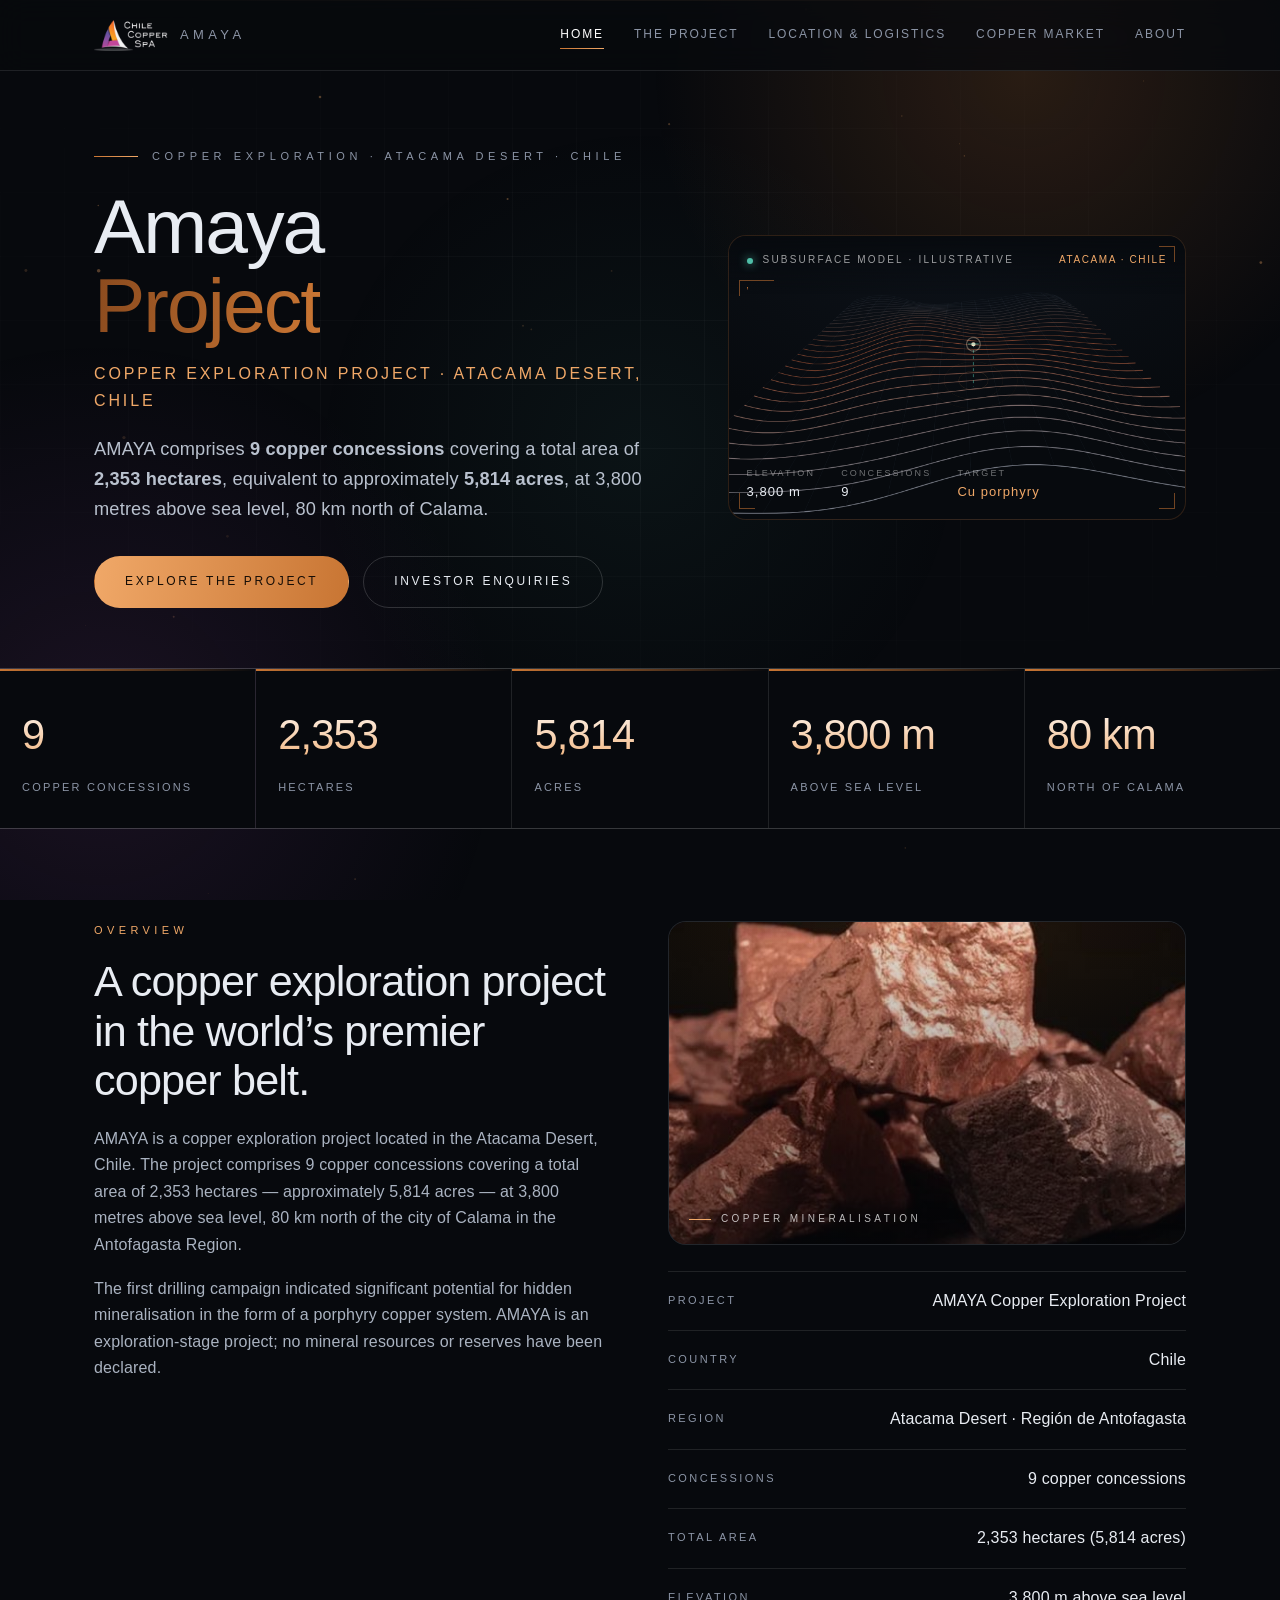
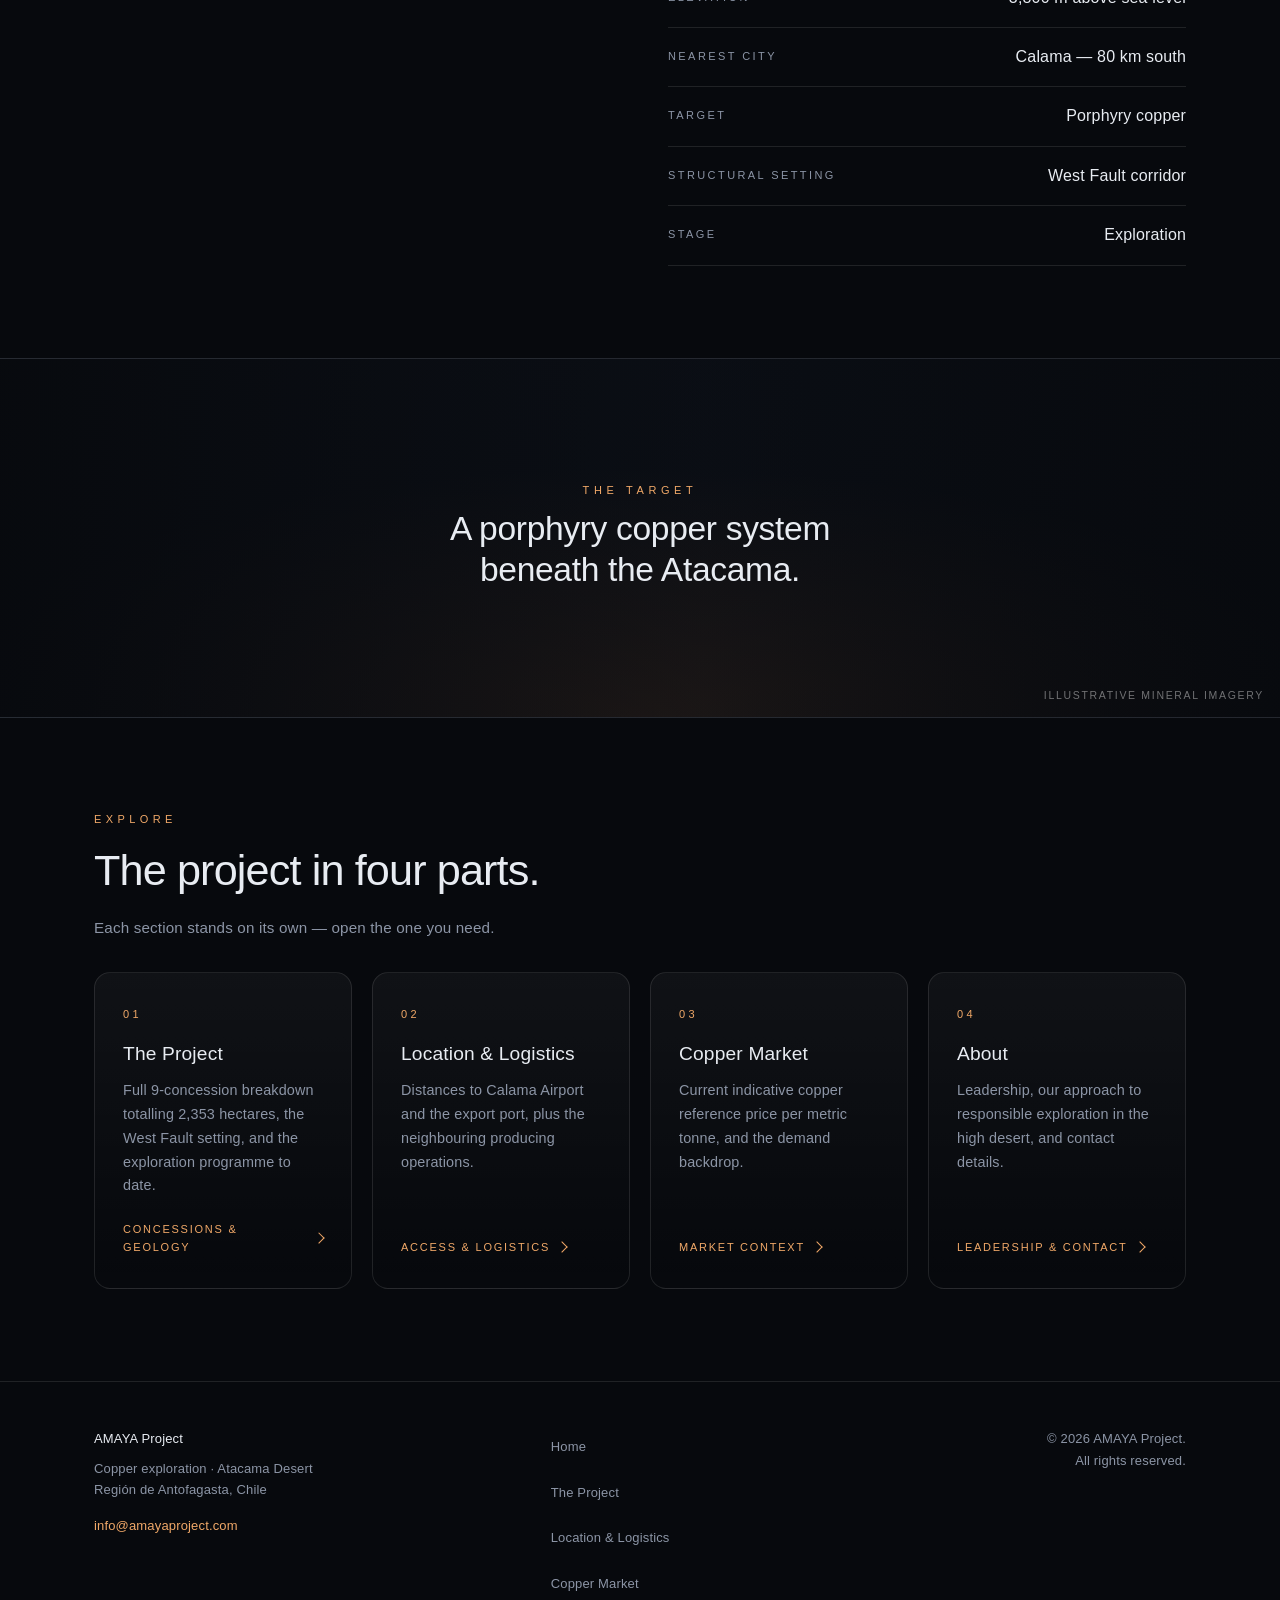
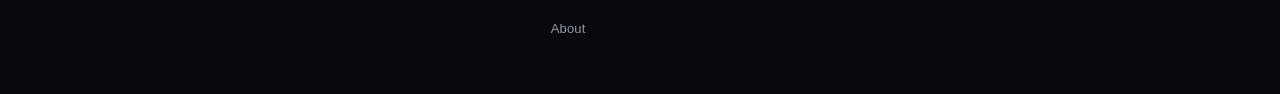
==== index.html @ 80766c7e "Keep all four card CTAs on one line" ====
<!DOCTYPE html>
<html lang="en">
<head>
<meta charset="UTF-8">
<meta name="viewport" content="width=device-width, initial-scale=1">
<title>AMAYA — Copper Exploration Project, Atacama Desert, Chile</title>
<meta name="description" content="AMAYA is a copper exploration project in the Atacama Desert, Chile, comprising 9 copper concessions covering 2,353 hectares (5,814 acres) at 3,800 m above sea level, 80 km north of Calama.">
<meta name="theme-color" content="#07090d">
<link rel="canonical" href="https://re1thraj97-tech.github.io/amaya-project-updated/">
<link rel="icon" href="logo.png">
<meta property="og:type" content="website">
<meta property="og:site_name" content="AMAYA Project">
<meta property="og:title" content="AMAYA — Copper Exploration Project, Atacama Desert, Chile">
<meta property="og:description" content="AMAYA is a copper exploration project in the Atacama Desert, Chile, comprising 9 copper concessions covering 2,353 hectares (5,814 acres) at 3,800 m above sea level, 80 km north of Calama.">
<meta property="og:url" content="https://re1thraj97-tech.github.io/amaya-project-updated/">
<meta property="og:image" content="https://re1thraj97-tech.github.io/amaya-project-updated/copper-band.jpg">
<meta property="og:locale" content="en">
<meta name="twitter:card" content="summary_large_image">
<meta name="twitter:title" content="AMAYA — Copper Exploration Project, Atacama Desert, Chile">
<meta name="twitter:description" content="AMAYA is a copper exploration project in the Atacama Desert, Chile, comprising 9 copper concessions covering 2,353 hectares (5,814 acres) at 3,800 m above sea level, 80 km north of Calama.">
<meta name="twitter:image" content="https://re1thraj97-tech.github.io/amaya-project-updated/copper-band.jpg">
<link rel="stylesheet" href="styles.css">
</head>
<body>

<a class="skip" href="#main">Skip to content</a>

<canvas id="dust" aria-hidden="true"></canvas>
<div class="glow" aria-hidden="true"></div>
<div class="grid" aria-hidden="true"></div>
<div class="scan" aria-hidden="true"></div>

<svg width="0" height="0" style="position:absolute" aria-hidden="true">
  <defs>
    <linearGradient id="cu" x1="0" y1="0" x2="1" y2="1">
      <stop offset="0%" stop-color="#f7c898"/><stop offset="35%" stop-color="#f0a868"/>
      <stop offset="65%" stop-color="#c87533"/><stop offset="100%" stop-color="#7a3f18"/>
    </linearGradient>
    <linearGradient id="cu2" x1="0" y1="1" x2="1" y2="0">
      <stop offset="0%" stop-color="#8a4a1e"/><stop offset="50%" stop-color="#c87533"/><stop offset="100%" stop-color="#f7c898"/>
    </linearGradient>
    <radialGradient id="core" cx="38%" cy="32%">
      <stop offset="0%" stop-color="#ffe3c4"/><stop offset="42%" stop-color="#f0a868"/>
      <stop offset="78%" stop-color="#b9682c"/><stop offset="100%" stop-color="#5e2f10"/>
    </radialGradient>
    <linearGradient id="sweepg" x1="0" y1="0" x2="1" y2="0">
      <stop offset="0%" stop-color="#4fbfa8" stop-opacity="0"/>
      <stop offset="72%" stop-color="#4fbfa8" stop-opacity=".13"/>
      <stop offset="100%" stop-color="#9fffe9" stop-opacity=".45"/>
    </linearGradient>
  </defs>
</svg>
<header>
  <div class="wrap nav">
    <a class="brand" href="index.html" aria-label="AMAYA Project — home"><img src="logo.png" alt="AMAYA Project logo" width="110" height="32"><span>Amaya</span></a>
    <button class="burger" id="burger" type="button" aria-expanded="false" aria-controls="menu" aria-label="Open navigation menu">
      <span></span><span></span><span></span>
    </button>
    <ul id="menu">
      <li><a href="index.html" aria-current="page">Home</a></li>
      <li><a href="project.html">The Project</a></li>
      <li><a href="location.html">Location &amp; Logistics</a></li>
      <li><a href="market.html">Copper Market</a></li>
      <li><a href="about.html">About</a></li>
    </ul>
  </div>
  <div id="prog" aria-hidden="true"></div>
</header>

<main id="main">

  <section class="hero">
    <div class="wrap hero-in">
      <div>
        <p class="eyebrow rise">Copper Exploration &middot; Atacama Desert &middot; Chile</p>
        <h1 class="rise">Amaya<br><em>Project</em></h1>
        <p class="hero-sub rise">Copper Exploration Project &middot; Atacama Desert, Chile</p>
        <p class="lead rise">AMAYA comprises <strong>9 copper concessions</strong> covering a total area of <strong>2,353 hectares</strong>, equivalent to approximately <strong>5,814 acres</strong>, at 3,800 metres above sea level, 80 km north of Calama.</p>
        <div class="btns rise">
          <a class="cta solid" href="project.html">Explore the project</a>
          <a class="cta" href="about.html#contact">Investor enquiries</a>
        </div>
      </div>
      <figure class="scanner rise" aria-label="Illustrative subsurface model of the AMAYA porphyry copper target">
        <canvas id="terrain" width="760" height="470" role="img" aria-label="Animated illustration of a wireframe terrain surface with a subsurface copper anomaly and a drill trace"></canvas>
        <div class="hud" aria-hidden="true">
          <span class="c tl"></span><span class="c tr"></span><span class="c bl"></span><span class="c br"></span>
          <div class="hud-top"><span class="dot"></span>Subsurface model &middot; illustrative<b>Atacama &middot; Chile</b></div>
          <div class="hud-bot">
            <div><small>Elevation</small><b>3,800 m</b></div>
            <div><small>Concessions</small><b>9</b></div>
            <div><small>Target</small><b class="hot">Cu porphyry</b></div>
          </div>
        </div>
      </figure>
    </div>
  </section>

  <div class="stats" aria-label="Key project statistics">
    <div class="stat rise"><b data-count="9">0</b><small>Copper concessions</small></div>
    <div class="stat rise"><b data-count="2353">0</b><small>Hectares</small></div>
    <div class="stat rise"><b data-count="5814">0</b><small>Acres</small></div>
    <div class="stat rise"><b data-count="3800" data-suffix=" m">0</b><small>Above sea level</small></div>
    <div class="stat rise"><b data-count="80" data-suffix=" km">0</b><small>North of Calama</small></div>
  </div>

  <section>
    <div class="wrap split">
      <div class="rise">
        <p class="tag">Overview</p>
        <h2>A copper exploration project in the world&rsquo;s premier copper belt.</h2>
        <p class="body">AMAYA is a copper exploration project located in the Atacama Desert, Chile. The project comprises 9 copper concessions covering a total area of 2,353 hectares &mdash; approximately 5,814 acres &mdash; at 3,800 metres above sea level, 80 km north of the city of Calama in the Antofagasta Region.</p>
        <p class="body">The first drilling campaign indicated significant potential for hidden mineralisation in the form of a porphyry copper system. AMAYA is an exploration-stage project; no mineral resources or reserves have been declared.</p>
      </div>
      <div class="rise">
        <figure class="media" style="aspect-ratio:16/10;margin-bottom:26px">
          <img src="copper-detail.jpg" alt="Detail of raw copper-bearing ore" width="560" height="420" loading="lazy" decoding="async">
          <figcaption class="cap">Copper mineralisation</figcaption>
        </figure>
        <dl class="spec">
          <div><dt>Project</dt><dd>AMAYA Copper Exploration Project</dd></div>
          <div><dt>Country</dt><dd>Chile</dd></div>
          <div><dt>Region</dt><dd>Atacama Desert &middot; Regi&oacute;n de Antofagasta</dd></div>
          <div><dt>Concessions</dt><dd>9 copper concessions</dd></div>
          <div><dt>Total area</dt><dd>2,353 hectares (5,814 acres)</dd></div>
          <div><dt>Elevation</dt><dd>3,800 m above sea level</dd></div>
          <div><dt>Nearest city</dt><dd>Calama &mdash; 80 km south</dd></div>
          <div><dt>Target</dt><dd>Porphyry copper</dd></div>
          <div><dt>Structural setting</dt><dd>West Fault corridor</dd></div>
          <div><dt>Stage</dt><dd>Exploration</dd></div>
        </dl>
      </div>
    </div>
  </section>

  <div class="band slot">
    <img src="ore-macro.jpg" alt="Macro view of chalcopyrite copper sulphide crystals in dark host rock" width="1400" height="781" loading="lazy" decoding="async">
    <div class="veil"></div>
    <div class="band-txt"><p class="big rise"><span class="k">The target</span>A porphyry copper system beneath the Atacama.</p></div>
    <p class="imgnote">Illustrative mineral imagery</p>
  </div>

  <section>
    <div class="wrap">
      <p class="tag rise">Explore</p>
      <h2 class="rise">The project in four parts.</h2>
      <p class="sub rise">Each section stands on its own &mdash; open the one you need.</p>
      <div class="navcards">
        <a class="navcard rise" href="project.html">
          <p class="n">01</p><h3>The Project</h3>
          <p>Full 9-concession breakdown totalling 2,353 hectares, the West Fault setting, and the exploration programme to date.</p>
          <span class="go">Concessions &amp; geology</span>
        </a>
        <a class="navcard rise" href="location.html">
          <p class="n">02</p><h3>Location &amp; Logistics</h3>
          <p>Distances to Calama Airport and the export port, plus the neighbouring producing operations.</p>
          <span class="go">Access &amp; logistics</span>
        </a>
        <a class="navcard rise" href="market.html">
          <p class="n">03</p><h3>Copper Market</h3>
          <p>Current indicative copper reference price per metric tonne, and the demand backdrop.</p>
          <span class="go">Market context</span>
        </a>
        <a class="navcard rise" href="about.html">
          <p class="n">04</p><h3>About</h3>
          <p>Leadership, our approach to responsible exploration in the high desert, and contact details.</p>
          <span class="go">Leadership &amp; contact</span>
        </a>
      </div>
    </div>
  </section>
</main>

<footer>
  <div class="wrap foot">
    <div>
      <div style="color:var(--txt);margin-bottom:8px">AMAYA Project</div>
      <div>Copper exploration &middot; Atacama Desert<br>Regi&oacute;n de Antofagasta, Chile</div>
      <div style="margin-top:14px"><a href="mailto:info@amayaproject.com" style="color:var(--cu-lt)">info@amayaproject.com</a></div>
    </div>
    <nav class="foot-links" aria-label="Footer">
        <a href="index.html">Home</a>
        <a href="project.html">The Project</a>
        <a href="location.html">Location &amp; Logistics</a>
        <a href="market.html">Copper Market</a>
        <a href="about.html">About</a>
    </nav>
    <div>&copy; <span id="yr">2026</span> AMAYA Project.<br>All rights reserved.</div>
  </div>
</footer>

<script type="application/ld+json">
{
  "@context": "https://schema.org",
  "@graph": [
    {
      "@type": "WebSite",
      "@id": "https://re1thraj97-tech.github.io/amaya-project-updated/#website",
      "url": "https://re1thraj97-tech.github.io/amaya-project-updated/",
      "name": "AMAYA Project",
      "description": "AMAYA is a copper exploration project in the Atacama Desert, Chile, comprising 9 copper concessions covering 2,353 hectares (5,814 acres).",
      "inLanguage": "en"
    },
    {
      "@type": "Organization",
      "@id": "https://re1thraj97-tech.github.io/amaya-project-updated/#organization",
      "name": "AMAYA Project",
      "url": "https://re1thraj97-tech.github.io/amaya-project-updated/",
      "logo": "https://re1thraj97-tech.github.io/amaya-project-updated/logo.png",
      "email": "info@amayaproject.com",
      "description": "Copper exploration project in the Atacama Desert, Región de Antofagasta, Chile.",
      "address": {
        "@type": "PostalAddress",
        "addressRegion": "Región de Antofagasta",
        "addressCountry": "CL"
      }
    },
    {
      "@type": "WebPage",
      "@id": "https://re1thraj97-tech.github.io/amaya-project-updated/#webpage",
      "url": "https://re1thraj97-tech.github.io/amaya-project-updated/",
      "name": "AMAYA — Copper Exploration Project, Atacama Desert, Chile",
      "isPartOf": {
        "@id": "https://re1thraj97-tech.github.io/amaya-project-updated/#website"
      },
      "about": {
        "@id": "https://re1thraj97-tech.github.io/amaya-project-updated/#organization"
      },
      "description": "AMAYA comprises 9 copper concessions covering a total area of 2,353 hectares, equivalent to approximately 5,814 acres, in the Atacama Desert at 3,800 metres above sea level, 80 km north of Calama, Chile.",
      "inLanguage": "en"
    }
  ]
}
</script>
<script src="app.js" defer></script>
</body>
</html>
---- styles.css ----
:root{
  --bg:#07090d;
  --line:rgba(255,255,255,.10);
  --line-2:rgba(255,255,255,.16);
  --txt:#e8ecf2;
  --muted:#8c95a6;
  --cu:#c87533;
  --cu-lt:#f0a868;
  --cu-dk:#8a4a1e;
  --patina:#4fbfa8;
  --max:1140px;
}
*{margin:0;padding:0;box-sizing:border-box}
html{scroll-behavior:smooth;-webkit-text-size-adjust:100%}
body{
  background:var(--bg);color:var(--txt);
  font-family:"Inter","Helvetica Neue",Helvetica,Arial,system-ui,sans-serif;
  font-weight:300;line-height:1.65;letter-spacing:.01em;overflow-x:hidden;
}
img,svg{display:block;max-width:100%}
a{color:inherit;text-decoration:none}
.wrap{width:100%;max-width:var(--max);margin:0 auto;padding:0 24px}
:focus-visible{outline:2px solid var(--cu-lt);outline-offset:3px}
.skip{position:absolute;left:-9999px;top:0;z-index:200;background:#111;padding:12px 18px;border-radius:0 0 8px 0}
.skip:focus{left:0}

/* ================= ambient layers ================= */
#dust{position:fixed;inset:0;z-index:0;pointer-events:none;opacity:.55}
.glow{
  position:fixed;inset:0;z-index:0;pointer-events:none;
  background:
    radial-gradient(600px 600px at 80% 8%, rgba(200,117,51,.18), transparent 62%),
    radial-gradient(640px 640px at 8% 82%, rgba(166,78,192,.12), transparent 62%),
    radial-gradient(500px 500px at 50% 50%, rgba(79,191,168,.06), transparent 65%);
}
.grid{
  position:fixed;inset:0;z-index:0;pointer-events:none;opacity:.28;
  background-image:linear-gradient(var(--line) 1px,transparent 1px),
                   linear-gradient(90deg,var(--line) 1px,transparent 1px);
  background-size:64px 64px;
  mask-image:radial-gradient(ellipse 92% 62% at 50% 40%,#000 22%,transparent 78%);
  -webkit-mask-image:radial-gradient(ellipse 92% 62% at 50% 40%,#000 22%,transparent 78%);
}
.scan{
  position:fixed;left:0;right:0;top:0;height:1px;z-index:0;pointer-events:none;
  background:linear-gradient(90deg,transparent,rgba(240,168,104,.55),transparent);
  animation:scan 9s linear infinite;
}
@keyframes scan{0%{transform:translateY(0);opacity:0}8%{opacity:1}92%{opacity:1}100%{transform:translateY(100vh);opacity:0}}
main,header,footer{position:relative;z-index:1}

/* ================= nav ================= */
header{
  position:sticky;top:0;z-index:60;
  backdrop-filter:blur(14px);-webkit-backdrop-filter:blur(14px);
  background:rgba(7,9,13,.78);border-bottom:1px solid var(--line);
}
.nav{display:flex;align-items:center;justify-content:space-between;height:70px;gap:20px}
.brand{display:flex;align-items:center;gap:12px;flex:none}
.brand img{height:32px;width:auto}
.brand span{font-size:13px;letter-spacing:.34em;text-transform:uppercase;color:var(--muted)}
.nav ul{display:flex;gap:30px;list-style:none;font-size:12px;letter-spacing:.16em;text-transform:uppercase;color:var(--muted)}
.nav ul a{position:relative;transition:color .25s;white-space:nowrap;display:block;padding:4px 0}
.nav ul a::after{content:"";position:absolute;left:0;bottom:0;height:1px;width:0;background:linear-gradient(90deg,var(--cu),var(--cu-lt));transition:width .35s}
.nav ul a:hover{color:#fff}
.nav ul a:hover::after{width:100%}
.nav ul a[aria-current="page"]{color:#fff}
.nav ul a[aria-current="page"]::after{width:100%}
#prog{position:absolute;left:0;bottom:-1px;height:2px;width:0;background:linear-gradient(90deg,var(--cu-dk),var(--cu),var(--cu-lt));box-shadow:0 0 12px rgba(240,168,104,.6)}

/* hamburger */
.burger{
  display:none;width:46px;height:46px;flex:none;border:1px solid var(--line-2);border-radius:12px;
  background:transparent;cursor:pointer;position:relative;transition:border-color .3s,background .3s;
}
.burger:hover{border-color:rgba(200,117,51,.6);background:rgba(200,117,51,.08)}
.burger span{
  position:absolute;left:13px;width:20px;height:1.5px;background:var(--txt);border-radius:2px;
  transition:transform .32s cubic-bezier(.22,.8,.3,1),opacity .2s;
}
.burger span:nth-child(1){top:16px}
.burger span:nth-child(2){top:22px}
.burger span:nth-child(3){top:28px}
.burger[aria-expanded="true"] span:nth-child(1){transform:translateY(6px) rotate(45deg)}
.burger[aria-expanded="true"] span:nth-child(2){opacity:0}
.burger[aria-expanded="true"] span:nth-child(3){transform:translateY(-6px) rotate(-45deg)}

@media(max-width:1000px){
  .burger{display:block}
  .nav ul{
    position:fixed;top:70px;left:0;right:0;
    height:calc(100vh - 70px);height:calc(100dvh - 70px);
    display:flex;flex-direction:column;gap:0;
    background:rgba(7,9,13,.97);backdrop-filter:blur(20px);-webkit-backdrop-filter:blur(20px);
    padding:18px 0 40px;overflow-y:auto;
    opacity:0;visibility:hidden;transform:translateY(-10px);
    transition:opacity .3s,transform .3s,visibility .3s;
  }
  .nav ul.open{opacity:1;visibility:visible;transform:none}
  .nav ul li{border-bottom:1px solid var(--line)}
  .nav ul li:first-child{border-top:1px solid var(--line)}
  .nav ul a{
    padding:20px 24px;font-size:13px;letter-spacing:.2em;
    display:flex;align-items:center;justify-content:space-between;min-height:56px;
  }
  .nav ul a::after{display:none}
  .nav ul a[aria-current="page"]{color:var(--cu-lt);background:rgba(200,117,51,.07)}
  .nav ul a::before{
    content:"";width:6px;height:6px;border-right:1px solid var(--cu-lt);border-top:1px solid var(--cu-lt);
    transform:rotate(45deg);order:2;opacity:.6;
  }
  body.nav-open{overflow:hidden}
}

/* ================= hero ================= */
.hero{padding:76px 0 60px}
.hero-in{display:grid;grid-template-columns:1.12fr .88fr;gap:50px;align-items:center;width:100%}
@media(max-width:900px){.hero-in{grid-template-columns:1fr;gap:32px}.hero{padding:48px 0 36px}}

.eyebrow{font-size:11px;letter-spacing:.42em;text-transform:uppercase;color:var(--muted);display:flex;align-items:center;gap:14px;margin-bottom:22px}
.eyebrow::before{content:"";width:44px;height:1px;background:linear-gradient(90deg,var(--cu),var(--cu-lt));flex:none}
h1{font-size:clamp(2.4rem,7vw,4.8rem);font-weight:200;line-height:1.03;letter-spacing:-.025em}
h1 em{
  font-style:normal;
  background:linear-gradient(100deg,var(--cu-dk),var(--cu),var(--cu-lt),var(--cu));
  background-size:300% 100%;
  -webkit-background-clip:text;background-clip:text;color:transparent;
  animation:sheen 7s ease-in-out infinite;
}
@keyframes sheen{0%,100%{background-position:0% 50%}50%{background-position:100% 50%}}
.hero-sub{margin-top:16px;font-size:clamp(.85rem,1.7vw,1rem);letter-spacing:.18em;text-transform:uppercase;color:var(--cu-lt);font-weight:300}
.lead{margin-top:20px;max-width:56ch;font-size:clamp(1rem,2.1vw,1.14rem);color:#b9c1ce}
.btns{display:flex;gap:14px;flex-wrap:wrap;margin-top:32px}
.cta{
  display:inline-block;padding:15px 30px;border:1px solid var(--line-2);border-radius:999px;
  font-size:12px;letter-spacing:.22em;text-transform:uppercase;min-height:48px;
  transition:border-color .3s,background .3s,transform .3s,box-shadow .3s;
}
.cta:hover{border-color:rgba(200,117,51,.7);background:rgba(200,117,51,.09);transform:translateY(-2px);box-shadow:0 10px 30px -12px rgba(200,117,51,.6)}
.cta.solid{border-color:transparent;color:#160d06;font-weight:500;background:linear-gradient(100deg,var(--cu-lt),var(--cu))}
.cta.solid:hover{box-shadow:0 12px 34px -10px rgba(240,168,104,.75)}

/* page header (subpages) */
.phead{padding:70px 0 8px}
@media(max-width:860px){.phead{padding:44px 0 4px}}
.phead h1{font-size:clamp(2rem,5.4vw,3.5rem)}
.phead .lead{margin-top:18px}
.crumbs{font-size:11px;letter-spacing:.2em;text-transform:uppercase;color:var(--muted);margin-bottom:20px}
.crumbs a:hover{color:var(--cu-lt)}
.crumbs span{margin:0 8px;opacity:.5}

/* ===== photographic media ===== */
.media{position:relative;border-radius:18px;overflow:hidden;border:1px solid var(--line);background:#0a0d13}
.media img{width:100%;height:100%;object-fit:cover;transition:transform 1.2s cubic-bezier(.22,.8,.3,1)}
.media::after{content:"";position:absolute;inset:0;pointer-events:none;
  background:linear-gradient(180deg,rgba(7,9,13,.05),rgba(7,9,13,.55)),
             radial-gradient(120% 90% at 50% 0%,rgba(200,117,51,.14),transparent 60%)}
.media:hover img{transform:scale(1.05)}
.media .cap{position:absolute;left:20px;bottom:16px;z-index:2;font-size:10px;letter-spacing:.34em;
  text-transform:uppercase;color:rgba(255,255,255,.72)}
.media .cap::before{content:"";display:inline-block;width:22px;height:1px;background:var(--cu-lt);
  vertical-align:middle;margin-right:10px}

/* ===== hero scanner ===== */
.scanner{position:relative;margin:0;border-radius:18px;overflow:hidden;
  border:1px solid rgba(200,117,51,.20);background:radial-gradient(120% 100% at 50% 0%,#0d1219,#070a0e 70%)}
.scanner canvas{display:block;width:100%;height:auto}
.hud{position:absolute;inset:0;pointer-events:none;font-size:10px;letter-spacing:.22em;text-transform:uppercase}
.hud-top{position:absolute;top:16px;left:18px;right:18px;display:flex;align-items:center;gap:10px;color:rgba(255,255,255,.6)}
.hud-top b{margin-left:auto;font-weight:400;color:var(--cu-lt);letter-spacing:.16em}
.hud .dot{width:6px;height:6px;border-radius:50%;background:#4fbfa8;box-shadow:0 0 10px #4fbfa8;animation:blink 2.4s ease-in-out infinite;flex:none}
@keyframes blink{0%,100%{opacity:1}50%{opacity:.25}}
.hud-bot{position:absolute;left:18px;right:18px;bottom:16px;display:flex;gap:26px;flex-wrap:wrap}
.hud-bot small{display:block;color:rgba(255,255,255,.42);font-size:9px;letter-spacing:.24em}
.hud-bot b{font-weight:400;font-size:13px;letter-spacing:.08em;text-transform:none;color:#e8ecf2}
.hud-bot .hot{color:var(--cu-lt)}
.hud .c{position:absolute;width:16px;height:16px;border:1px solid rgba(200,117,51,.55)}
.hud .tl{top:10px;left:10px;border-right:0;border-bottom:0}
.hud .tr{top:10px;right:10px;border-left:0;border-bottom:0}
.hud .bl{bottom:10px;left:10px;border-right:0;border-top:0}
.hud .br{bottom:10px;right:10px;border-left:0;border-top:0}
@media(max-width:900px){.hud-bot{gap:16px}.hud-top b{display:none}}

/* band */
.band{position:relative;height:clamp(200px,36vw,360px);overflow:hidden;border-block:1px solid var(--line)}
.band img{position:absolute;inset:0;width:100%;height:130%;object-fit:cover;will-change:transform}
.band .veil{position:absolute;inset:0;
  background:linear-gradient(90deg,rgba(7,9,13,.92),rgba(7,9,13,.42) 55%,rgba(7,9,13,.86)),
             radial-gradient(80% 100% at 50% 100%,rgba(200,117,51,.16),transparent 70%)}
.band .band-txt{position:absolute;inset:0;display:grid;place-items:center;text-align:center;padding:0 24px}
.band p.big{font-size:clamp(1.2rem,3.2vw,2.1rem);font-weight:200;letter-spacing:-.01em;max-width:22ch;line-height:1.22}
.band .k{display:block;font-size:11px;letter-spacing:.42em;text-transform:uppercase;color:var(--cu-lt);margin-bottom:12px}

.pulse{animation:pulse 4s ease-in-out infinite}
@keyframes pulse{0%,100%{opacity:.35}50%{opacity:1}}

/* ================= stats ================= */
.stats{display:grid;grid-template-columns:repeat(auto-fit,minmax(168px,1fr));gap:1px;background:var(--line);border-block:1px solid var(--line)}
.stat{background:var(--bg);padding:32px 22px;position:relative;overflow:hidden}
.stat::before{content:"";position:absolute;left:0;top:0;height:2px;width:0;background:linear-gradient(90deg,var(--cu),transparent);transition:width .9s ease}
.stat.in::before{width:100%}
.stat b{display:block;font-size:clamp(1.7rem,4.2vw,2.6rem);font-weight:200;letter-spacing:-.02em;
  background:linear-gradient(180deg,#fff,#f0a868);-webkit-background-clip:text;background-clip:text;color:transparent}
.stat small{display:block;margin-top:8px;font-size:11px;letter-spacing:.2em;text-transform:uppercase;color:var(--muted)}
@media(max-width:520px){.stats{grid-template-columns:1fr 1fr}.stat{padding:24px 16px}}

/* ================= sections ================= */
section{padding:92px 0}
@media(max-width:860px){section{padding:58px 0}}
.tag{font-size:11px;letter-spacing:.4em;text-transform:uppercase;color:var(--cu-lt);margin-bottom:18px}
h2{font-size:clamp(1.7rem,4.1vw,2.7rem);font-weight:200;letter-spacing:-.02em;line-height:1.15;margin-bottom:20px}
h3{font-weight:400}
.sub{color:var(--muted);font-size:.95rem;margin-bottom:32px;max-width:62ch}
p.body{color:#aab3c1;max-width:62ch;margin-bottom:18px}
.split{display:grid;grid-template-columns:1fr 1fr;gap:56px;align-items:start}
@media(max-width:860px){.split{grid-template-columns:1fr;gap:34px}}

/* cards */
.cards{display:grid;grid-template-columns:repeat(auto-fit,minmax(250px,1fr));gap:20px;margin-top:14px}
.card{
  position:relative;border:1px solid var(--line);border-radius:16px;padding:30px;overflow:hidden;
  background:linear-gradient(180deg,rgba(255,255,255,.04),rgba(255,255,255,0));
  transition:border-color .35s,transform .35s;
}
.card::after{
  content:"";position:absolute;inset:-1px;border-radius:16px;pointer-events:none;opacity:0;transition:opacity .4s;
  background:radial-gradient(360px 200px at var(--mx,50%) var(--my,0%),rgba(200,117,51,.20),transparent 70%);
}
.card:hover{border-color:rgba(200,117,51,.45);transform:translateY(-5px)}
.card:hover::after{opacity:1}
.card .ico{width:40px;height:40px;margin-bottom:18px}
.card h3{font-size:1.05rem;margin-bottom:10px}
.card p{font-size:.92rem;color:var(--muted)}
.dist{font-size:11px;letter-spacing:.2em;text-transform:uppercase;color:var(--cu-lt);margin-top:16px}
.card-img{height:150px;margin:-30px -30px 24px;overflow:hidden;position:relative}
.card-img img{width:100%;height:100%;object-fit:cover;opacity:.62;transition:opacity .45s,transform .9s}
.card:hover .card-img img{opacity:.9;transform:scale(1.06)}
.card-img::after{content:"";position:absolute;inset:0;background:linear-gradient(180deg,transparent,rgba(7,9,13,.95))}
.slot{background:linear-gradient(135deg,#0f141d,#0a0e15),radial-gradient(120% 90% at 30% 20%,rgba(200,117,51,.22),transparent 60%)}
.slot img[data-missing]{display:none}

.divider{height:1px;background:linear-gradient(90deg,transparent,var(--line),transparent)}

/* ===== section nav cards (home) ===== */
.navcards{display:grid;grid-template-columns:repeat(auto-fit,minmax(250px,1fr));gap:20px;margin-top:10px}
.navcard{
  display:flex;flex-direction:column;border:1px solid var(--line);border-radius:16px;padding:32px 28px;
  background:linear-gradient(180deg,rgba(255,255,255,.04),rgba(255,255,255,0));
  transition:border-color .35s,transform .35s,background .35s;
}
.navcard:hover{border-color:rgba(200,117,51,.5);transform:translateY(-5px);background:linear-gradient(180deg,rgba(200,117,51,.10),rgba(255,255,255,0))}
.navcard .n{font-size:11px;letter-spacing:.3em;text-transform:uppercase;color:var(--cu-lt);margin-bottom:14px}
.navcard h3{font-size:1.2rem;font-weight:300;margin-bottom:10px}
.navcard p{font-size:.9rem;color:var(--muted);margin-bottom:22px}
.navcard .go{font-size:11px;letter-spacing:.16em;text-transform:uppercase;color:var(--cu-lt);display:flex;align-items:center;gap:8px;margin-top:auto}
.navcard .go::after{content:"";width:7px;height:7px;border-right:1px solid var(--cu-lt);border-top:1px solid var(--cu-lt);transform:rotate(45deg);transition:transform .3s}
.navcard:hover .go::after{transform:rotate(45deg) translate(3px,-3px)}

/* ===== KEY FIGURE ROW ===== */
.figrow{display:grid;grid-template-columns:repeat(3,1fr);gap:20px;margin:0 0 40px}
@media(max-width:760px){.figrow{grid-template-columns:1fr;gap:14px}}
.fig{
  border:1px solid var(--line);border-radius:16px;padding:30px 26px;text-align:center;
  background:linear-gradient(180deg,rgba(255,255,255,.045),rgba(255,255,255,0));
  transition:border-color .35s;
}
.fig:hover{border-color:rgba(200,117,51,.42)}
.fig b{display:block;font-size:clamp(2.1rem,5.6vw,3.2rem);font-weight:200;line-height:1;letter-spacing:-.03em;
  background:linear-gradient(180deg,#fff,#f0a868);-webkit-background-clip:text;background-clip:text;color:transparent}
.fig small{display:block;margin-top:12px;font-size:11px;letter-spacing:.26em;text-transform:uppercase;color:var(--muted)}

/* ===== DATA TABLE ===== */
.tablewrap{border:1px solid var(--line);border-radius:16px;overflow:hidden;background:rgba(255,255,255,.02)}
table.data{width:100%;border-collapse:collapse;font-variant-numeric:tabular-nums}
table.data caption{text-align:left;padding:22px 26px 0;color:var(--muted);font-size:11px;letter-spacing:.26em;text-transform:uppercase}
table.data th,table.data td{padding:16px 26px;text-align:left;border-bottom:1px solid var(--line);font-weight:300}
table.data thead th{
  font-size:10.5px;letter-spacing:.28em;text-transform:uppercase;color:var(--muted);
  border-bottom:1px solid var(--line-2);padding-top:20px;padding-bottom:14px;
}
table.data td:last-child,table.data th:last-child{text-align:right}
table.data tbody tr{transition:background .3s}
table.data tbody tr:hover{background:rgba(200,117,51,.07)}
table.data td.name{letter-spacing:.06em}
table.data tfoot td{
  border-bottom:0;border-top:1px solid var(--line-2);
  font-size:1.02rem;letter-spacing:.1em;text-transform:uppercase;color:#fff;
  background:rgba(200,117,51,.10);padding-top:20px;padding-bottom:20px;
}
table.data tfoot td:last-child{color:var(--cu-lt);font-size:1.15rem}
@media(max-width:640px){
  table.data caption{padding:20px 20px 0}
  table.data thead{position:absolute;width:1px;height:1px;overflow:hidden;clip:rect(0,0,0,0)}
  table.data tr{display:flex;justify-content:space-between;align-items:baseline;gap:16px;padding:14px 20px;border-bottom:1px solid var(--line)}
  table.data td{display:block;padding:0;border:0}
  table.data td:last-child{color:var(--cu-lt)}
  table.data tfoot tr{background:rgba(200,117,51,.10);border-bottom:0;border-top:1px solid var(--line-2);padding:18px 20px}
  table.data tfoot td{background:none;padding:0}
}

/* ===== SPEC LIST ===== */
.spec{border-top:1px solid var(--line)}
.spec div{display:flex;justify-content:space-between;gap:24px;padding:16px 0;border-bottom:1px solid var(--line)}
.spec dt{color:var(--muted);font-size:11px;letter-spacing:.22em;text-transform:uppercase;padding-top:3px}
.spec dd{text-align:right;font-weight:300}
@media(max-width:520px){.spec div{flex-direction:column;gap:4px}.spec dd{text-align:left}}

/* ===== LOGISTICS ===== */
.logi{display:grid;grid-template-columns:repeat(3,1fr);gap:20px;margin-top:8px}
@media(max-width:820px){.logi{grid-template-columns:1fr}}
.logi .card{padding:32px 28px}
.logi .big{display:block;font-size:clamp(1.8rem,4.6vw,2.4rem);font-weight:200;line-height:1.1;margin:14px 0 6px;
  background:linear-gradient(180deg,#fff,#f0a868);-webkit-background-clip:text;background-clip:text;color:transparent}
.logi .lbl{font-size:11px;letter-spacing:.28em;text-transform:uppercase;color:var(--cu-lt)}
.logi .note{font-size:.86rem;color:var(--muted);margin-top:10px}
.src{font-size:11.5px;color:#8891a1;margin-top:26px;line-height:1.75;max-width:70ch}

/* image credit line under bands and media */
.imgnote{font-size:10.5px;letter-spacing:.16em;text-transform:uppercase;color:#6f7889;margin-top:10px}
.band .imgnote{position:absolute;right:16px;bottom:12px;margin:0;z-index:3;color:rgba(255,255,255,.42)}
@media(max-width:640px){.band .imgnote{right:12px;bottom:8px;font-size:9px}}

/* ===== COPPER MARKET ===== */
.market{
  border:1px solid var(--line);border-radius:20px;padding:44px 40px;
  background:linear-gradient(140deg,rgba(200,117,51,.13),rgba(255,255,255,.02) 55%);
  display:grid;grid-template-columns:1fr 1fr;gap:40px;align-items:start;
}
@media(max-width:820px){.market{grid-template-columns:1fr;padding:30px 24px;gap:24px}}
.price{font-size:clamp(2.4rem,7vw,4rem);font-weight:200;line-height:1;letter-spacing:-.03em;
  background:linear-gradient(180deg,#fff,#f0a868);-webkit-background-clip:text;background-clip:text;color:transparent}
.price-unit{margin-top:14px;font-size:12px;letter-spacing:.3em;text-transform:uppercase;color:var(--cu-lt)}
.price-meta{margin-top:8px;font-size:11px;letter-spacing:.16em;text-transform:uppercase;color:var(--muted)}

/* ===== LEADERSHIP ===== */
.people{display:grid;grid-template-columns:repeat(auto-fit,minmax(240px,1fr));gap:20px;margin-top:10px}
.person{border:1px solid var(--line);border-radius:16px;overflow:hidden;background:linear-gradient(180deg,rgba(255,255,255,.04),rgba(255,255,255,0));transition:border-color .35s,transform .35s}
.person:hover{border-color:rgba(200,117,51,.4);transform:translateY(-4px)}
.portrait{aspect-ratio:4/5;display:grid;place-items:center;position:relative;
  background:linear-gradient(150deg,#12181f,#0a0e14);border-bottom:1px solid var(--line)}
.portrait img{position:absolute;inset:0;width:100%;height:100%;object-fit:cover}
.portrait img[data-missing]{display:none}
.portrait svg{width:56px;height:56px;opacity:.5}
.person .info{padding:24px}
.person h3{font-size:1.02rem;margin-bottom:4px}
.person .role{font-size:11px;letter-spacing:.24em;text-transform:uppercase;color:var(--cu-lt);margin-bottom:12px}
.person p{font-size:.88rem;color:var(--muted)}
.pending{display:inline-block;margin-top:14px;font-size:10px;letter-spacing:.24em;text-transform:uppercase;
  color:#8891a1;border:1px solid var(--line);border-radius:999px;padding:5px 12px}

/* compact horizontal leadership cards on small screens */
@media(max-width:640px){
  .person{display:flex;align-items:stretch}
  .portrait{width:104px;flex:none;aspect-ratio:auto;border-bottom:0;border-right:1px solid var(--line)}
  .portrait svg{width:32px;height:32px}
  .person .info{padding:18px 20px;flex:1;min-width:0}
  .person h3{font-size:.98rem}
  .person .role{margin-bottom:8px}
  .pending{margin-top:10px}
}

/* geology strata */
.strata svg{width:100%;height:auto}
.vein{stroke-dasharray:1200;stroke-dashoffset:1200;transition:stroke-dashoffset 2.4s ease .2s}
.sweep{opacity:0}
.strata.in .sweep{opacity:1;animation:sweep 5.5s cubic-bezier(.5,0,.5,1) infinite}
@keyframes sweep{0%{transform:translateX(0)}55%,100%{transform:translateX(334px)}}
.in .vein,.strata.in .vein{stroke-dashoffset:0}

/* timeline */
.tl{position:relative;margin-top:34px;padding-left:34px}
.tl::before{content:"";position:absolute;left:7px;top:6px;bottom:6px;width:1px;background:linear-gradient(180deg,var(--cu),rgba(200,117,51,.1))}
.tl li{list-style:none;position:relative;padding-bottom:30px}
.tl li::before{content:"";position:absolute;left:-31px;top:8px;width:9px;height:9px;border-radius:50%;background:var(--cu);box-shadow:0 0 0 4px rgba(200,117,51,.16)}
.tl h3{font-size:1rem;margin-bottom:6px}
.tl p{color:var(--muted);font-size:.92rem;max-width:56ch}

/* note box */
.note-box{border:1px solid var(--line);border-left:2px solid var(--cu);border-radius:0 12px 12px 0;
  padding:20px 24px;margin-top:32px;color:var(--muted);font-size:.86rem;max-width:74ch;background:rgba(255,255,255,.02)}

/* next-page pager */
.pager{display:grid;grid-template-columns:1fr 1fr;gap:16px;margin-top:8px}
@media(max-width:640px){.pager{grid-template-columns:1fr}}
.pager a{
  border:1px solid var(--line);border-radius:14px;padding:24px 26px;
  transition:border-color .3s,background .3s;background:rgba(255,255,255,.02);
}
.pager a:hover{border-color:rgba(200,117,51,.5);background:rgba(200,117,51,.07)}
.pager small{display:block;font-size:10px;letter-spacing:.28em;text-transform:uppercase;color:var(--muted);margin-bottom:8px}
.pager b{font-weight:300;font-size:1.05rem}
.pager .prev{text-align:left}
.pager .next{text-align:right}

/* footer */
footer{border-top:1px solid var(--line);padding:46px 0;color:var(--muted);font-size:13px}
.foot{display:grid;grid-template-columns:1.4fr 1fr 1fr;gap:40px;align-items:start}
.foot>*:last-child{text-align:right}
.foot-links{display:flex;gap:8px;flex-wrap:wrap;flex-direction:column}
.foot-links a{padding:8px 0;min-height:34px;display:block}
.foot-links a:hover{color:#fff}
@media(max-width:900px){.foot{grid-template-columns:1fr 1fr;gap:32px}.foot>*:last-child{text-align:left}}
@media(max-width:560px){.foot{grid-template-columns:1fr;gap:26px}}

/* reveal */
.rise{opacity:0;transform:translateY(22px);transition:opacity .7s cubic-bezier(.22,.8,.3,1),transform .7s cubic-bezier(.22,.8,.3,1)}
.rise.in{opacity:1;transform:none}

@media(prefers-reduced-motion:reduce){
  .rise{opacity:1!important;transform:none!important;transition:none}
  .scan,.pulse,h1 em,.sweep,.hud .dot{animation:none!important}
  .sweep{opacity:0!important}
  .media:hover img,.card:hover .card-img img{transform:none}
  .vein{stroke-dashoffset:0!important;transition:none}
  html{scroll-behavior:auto}
  #dust{display:none}
  .nav ul{transition:none}
}
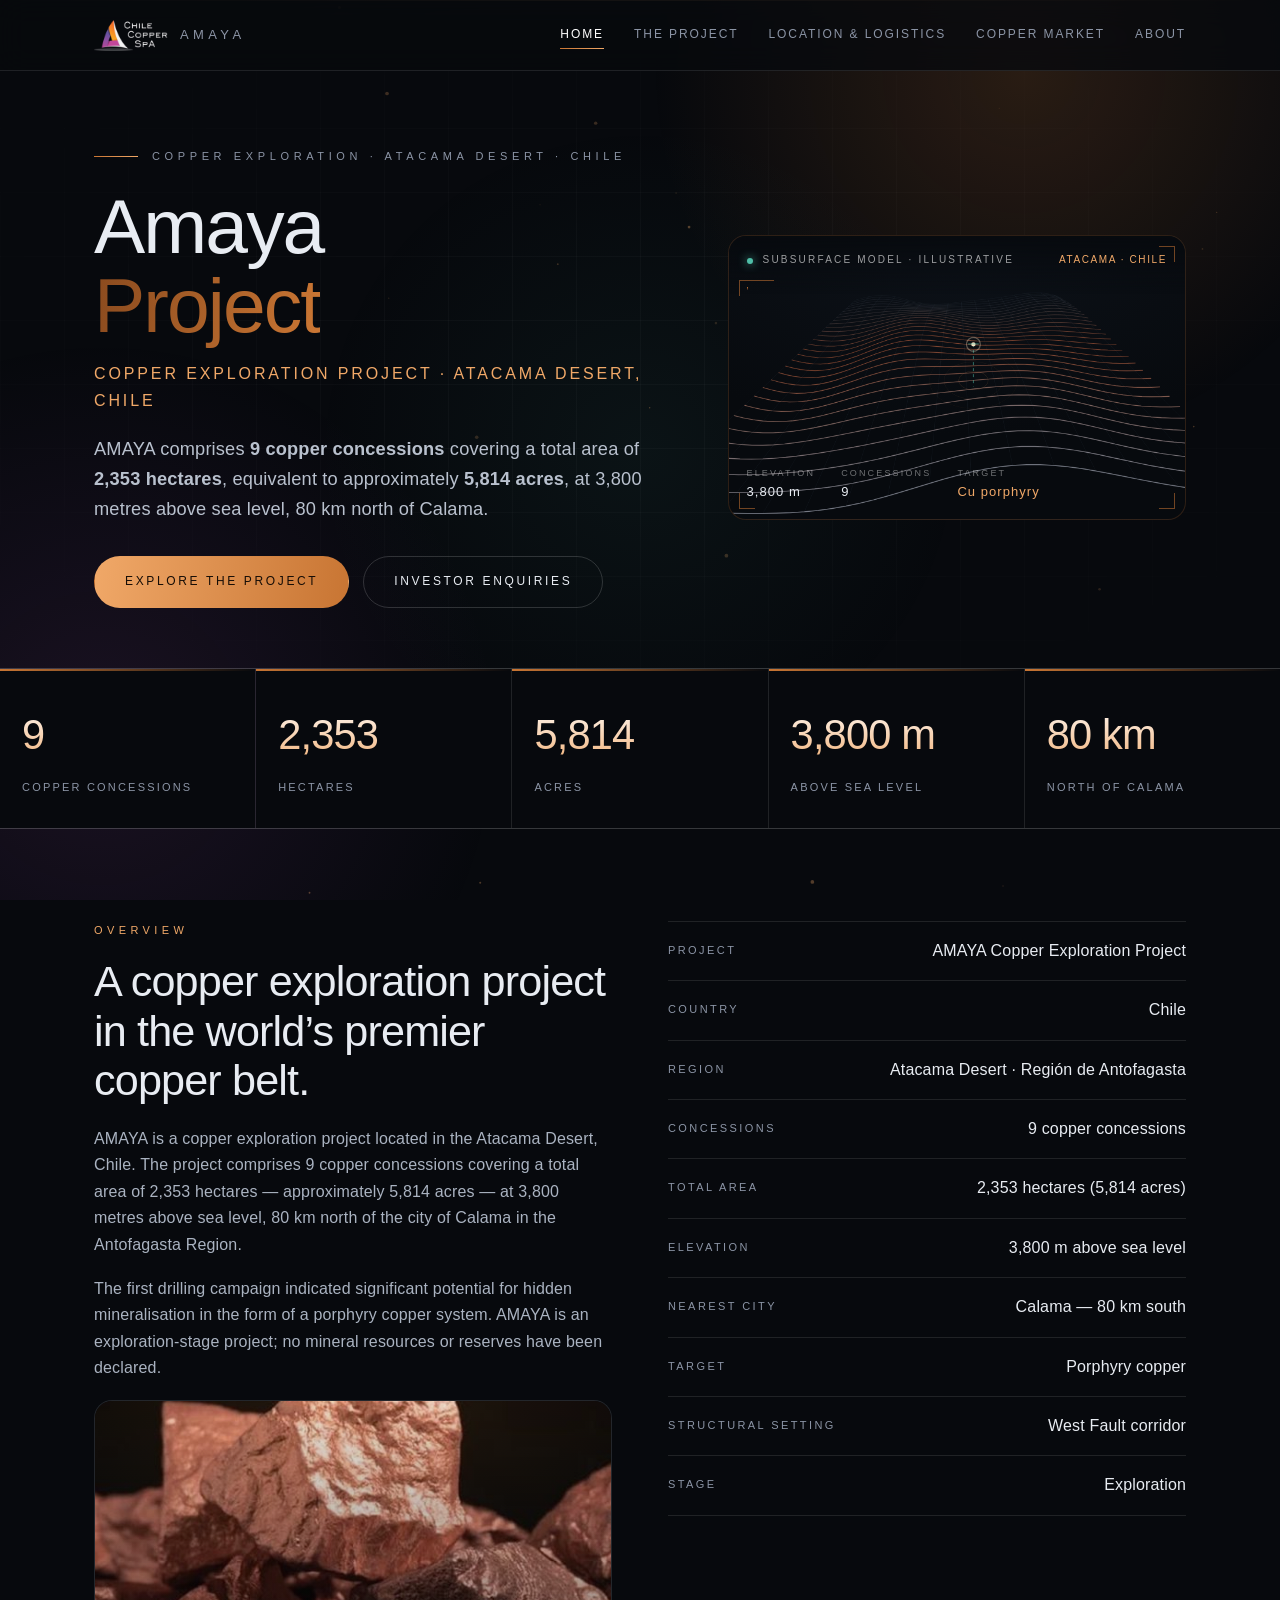
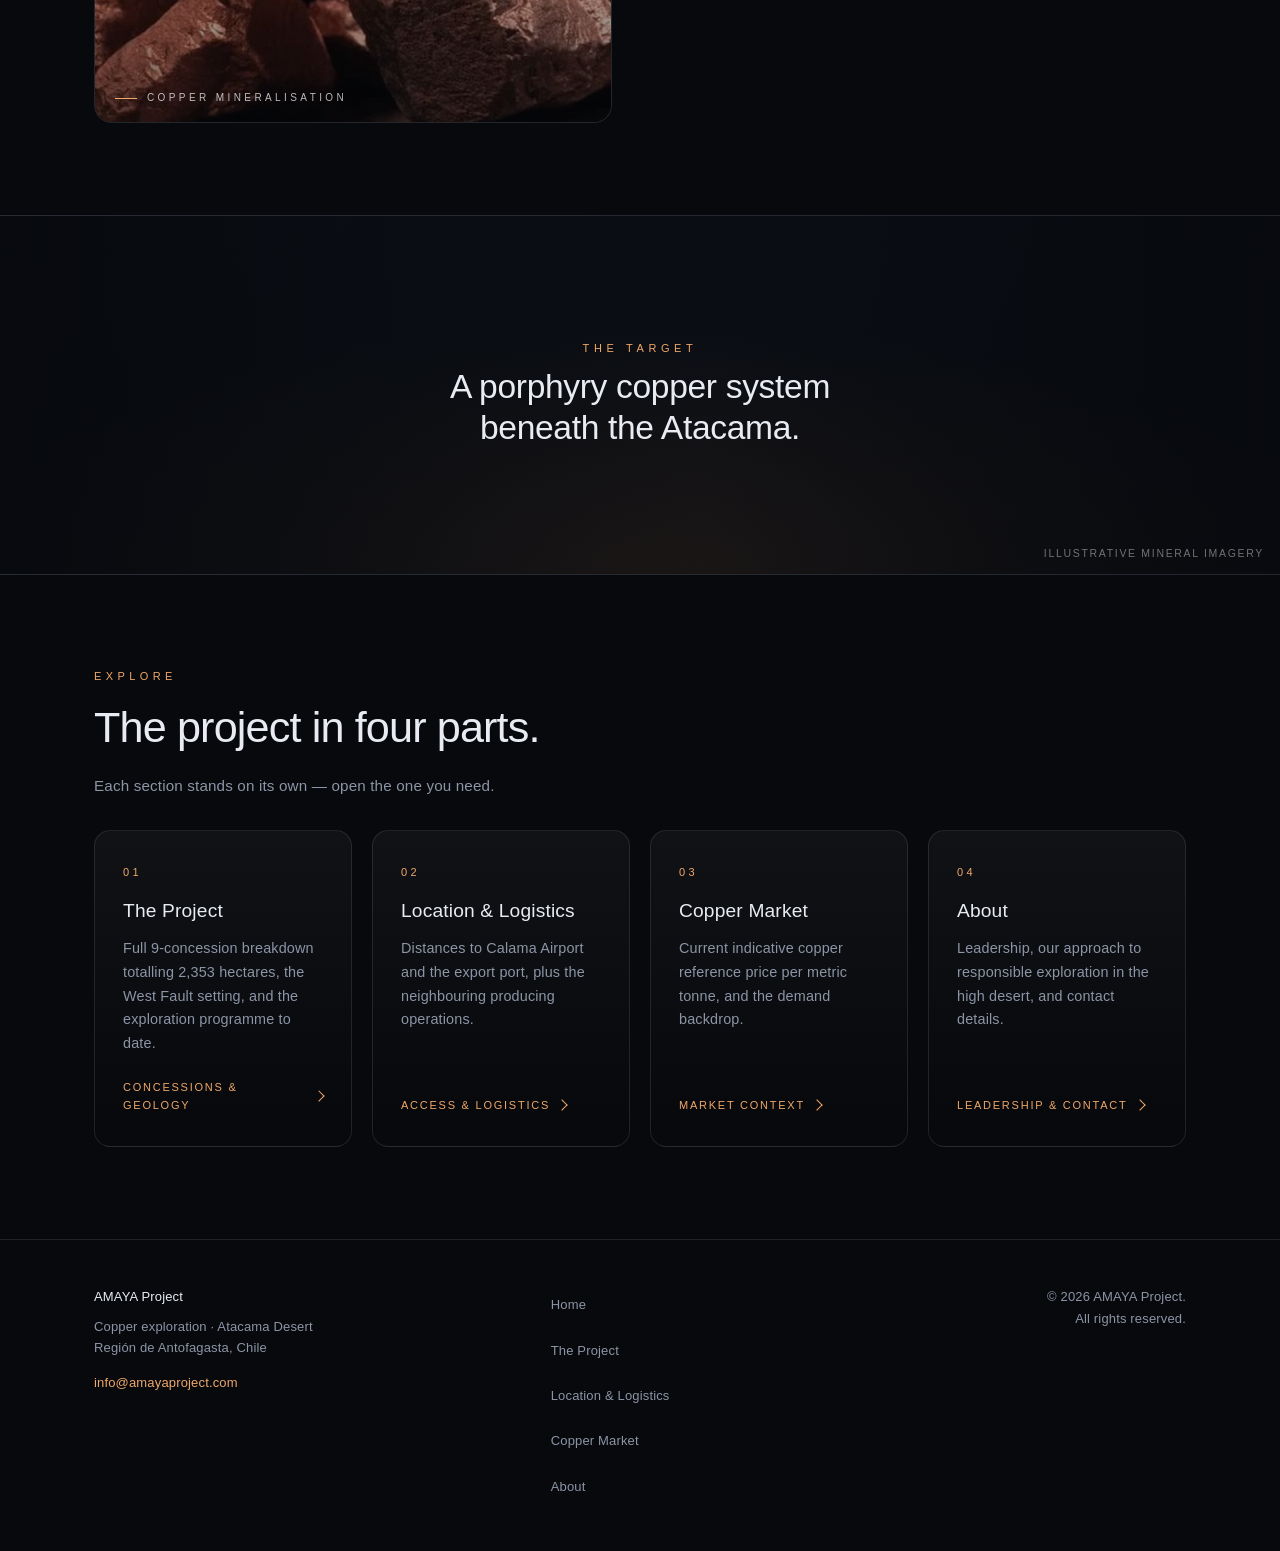
==== commit b4045c4c: "Rebalance overview columns by moving image under the prose" ====
--- a/index.html
+++ b/index.html
@@ -111,12 +111,12 @@
         <h2>A copper exploration project in the world&rsquo;s premier copper belt.</h2>
         <p class="body">AMAYA is a copper exploration project located in the Atacama Desert, Chile. The project comprises 9 copper concessions covering a total area of 2,353 hectares &mdash; approximately 5,814 acres &mdash; at 3,800 metres above sea level, 80 km north of the city of Calama in the Antofagasta Region.</p>
         <p class="body">The first drilling campaign indicated significant potential for hidden mineralisation in the form of a porphyry copper system. AMAYA is an exploration-stage project; no mineral resources or reserves have been declared.</p>
-      </div>
-      <div class="rise">
-        <figure class="media" style="aspect-ratio:16/10;margin-bottom:26px">
-          <img src="copper-detail.jpg" alt="Detail of raw copper-bearing ore" width="560" height="420" loading="lazy" decoding="async">
+        <figure class="media" style="aspect-ratio:16/10;margin-top:14px">
+          <img src="copper-detail.jpg" alt="Detail of raw copper-bearing ore" width="560" height="350" loading="lazy" decoding="async">
           <figcaption class="cap">Copper mineralisation</figcaption>
         </figure>
+      </div>
+      <div class="rise">
         <dl class="spec">
           <div><dt>Project</dt><dd>AMAYA Copper Exploration Project</dd></div>
           <div><dt>Country</dt><dd>Chile</dd></div>
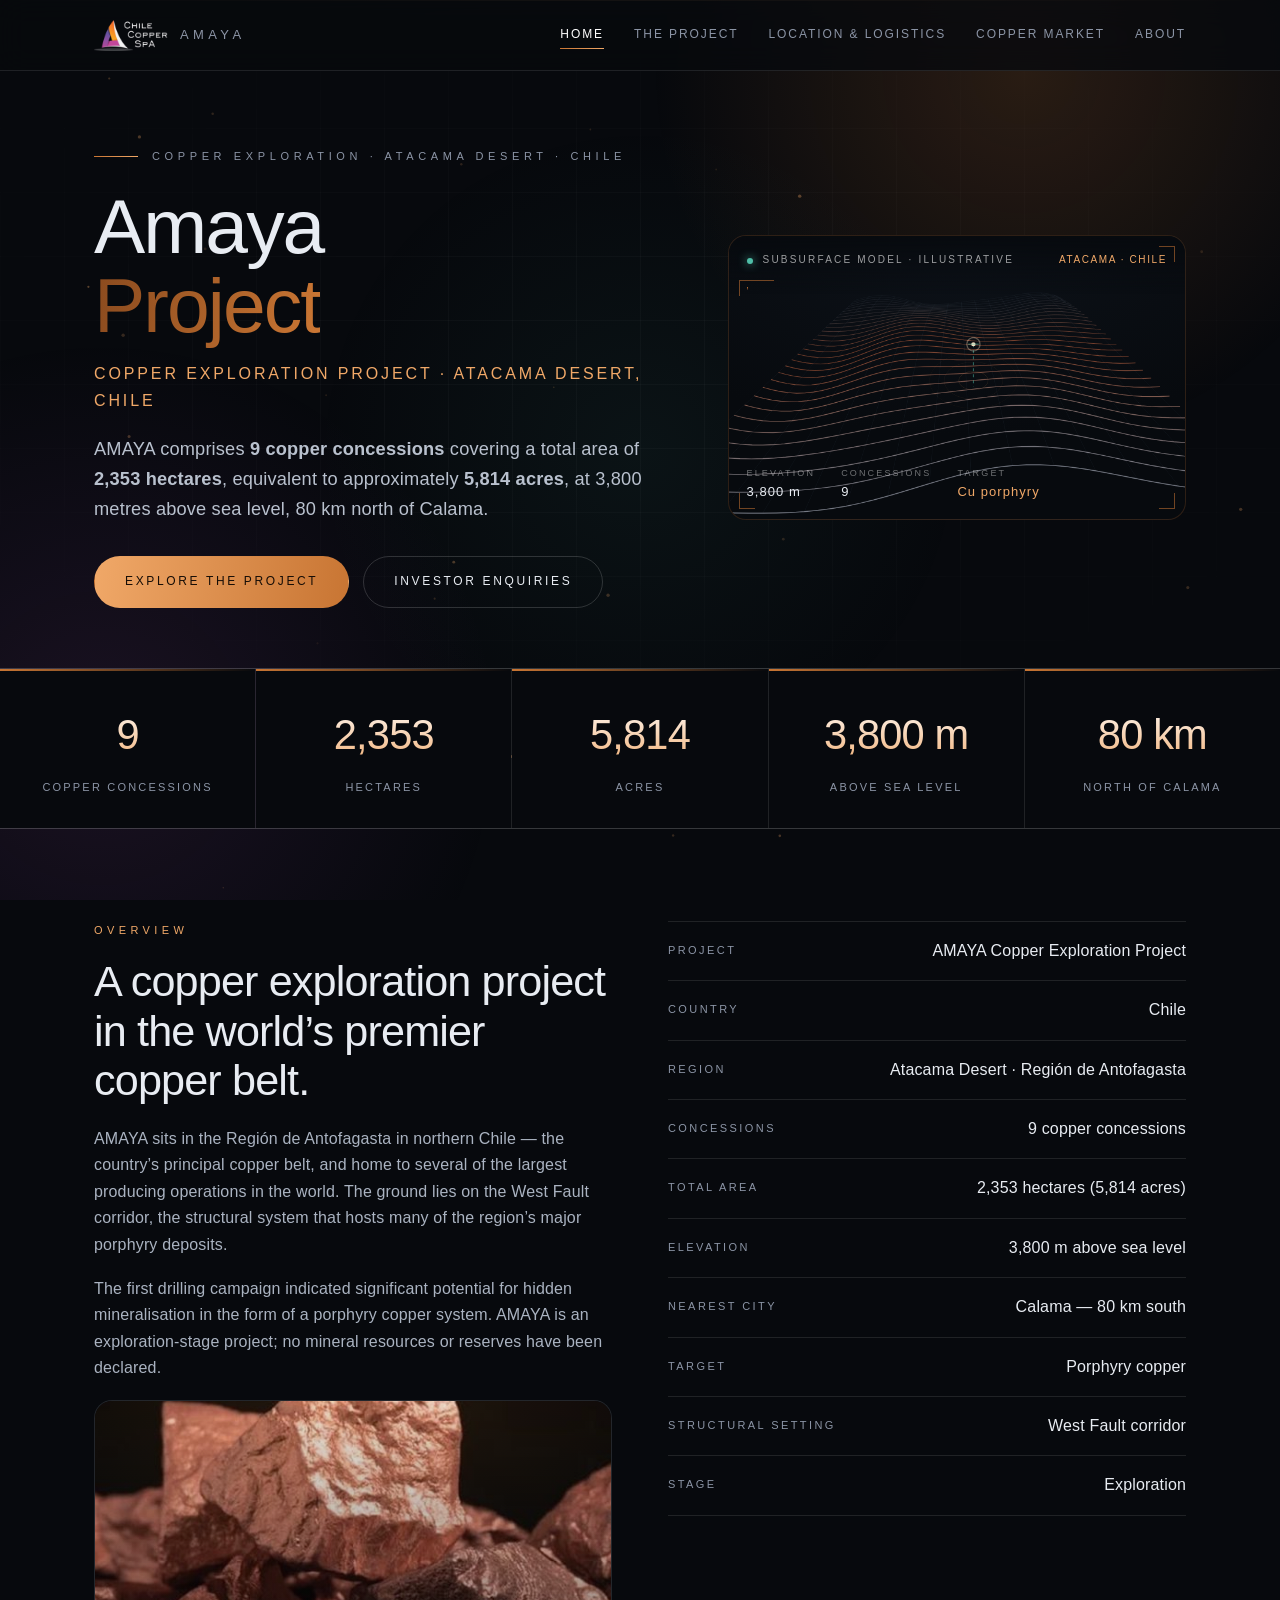
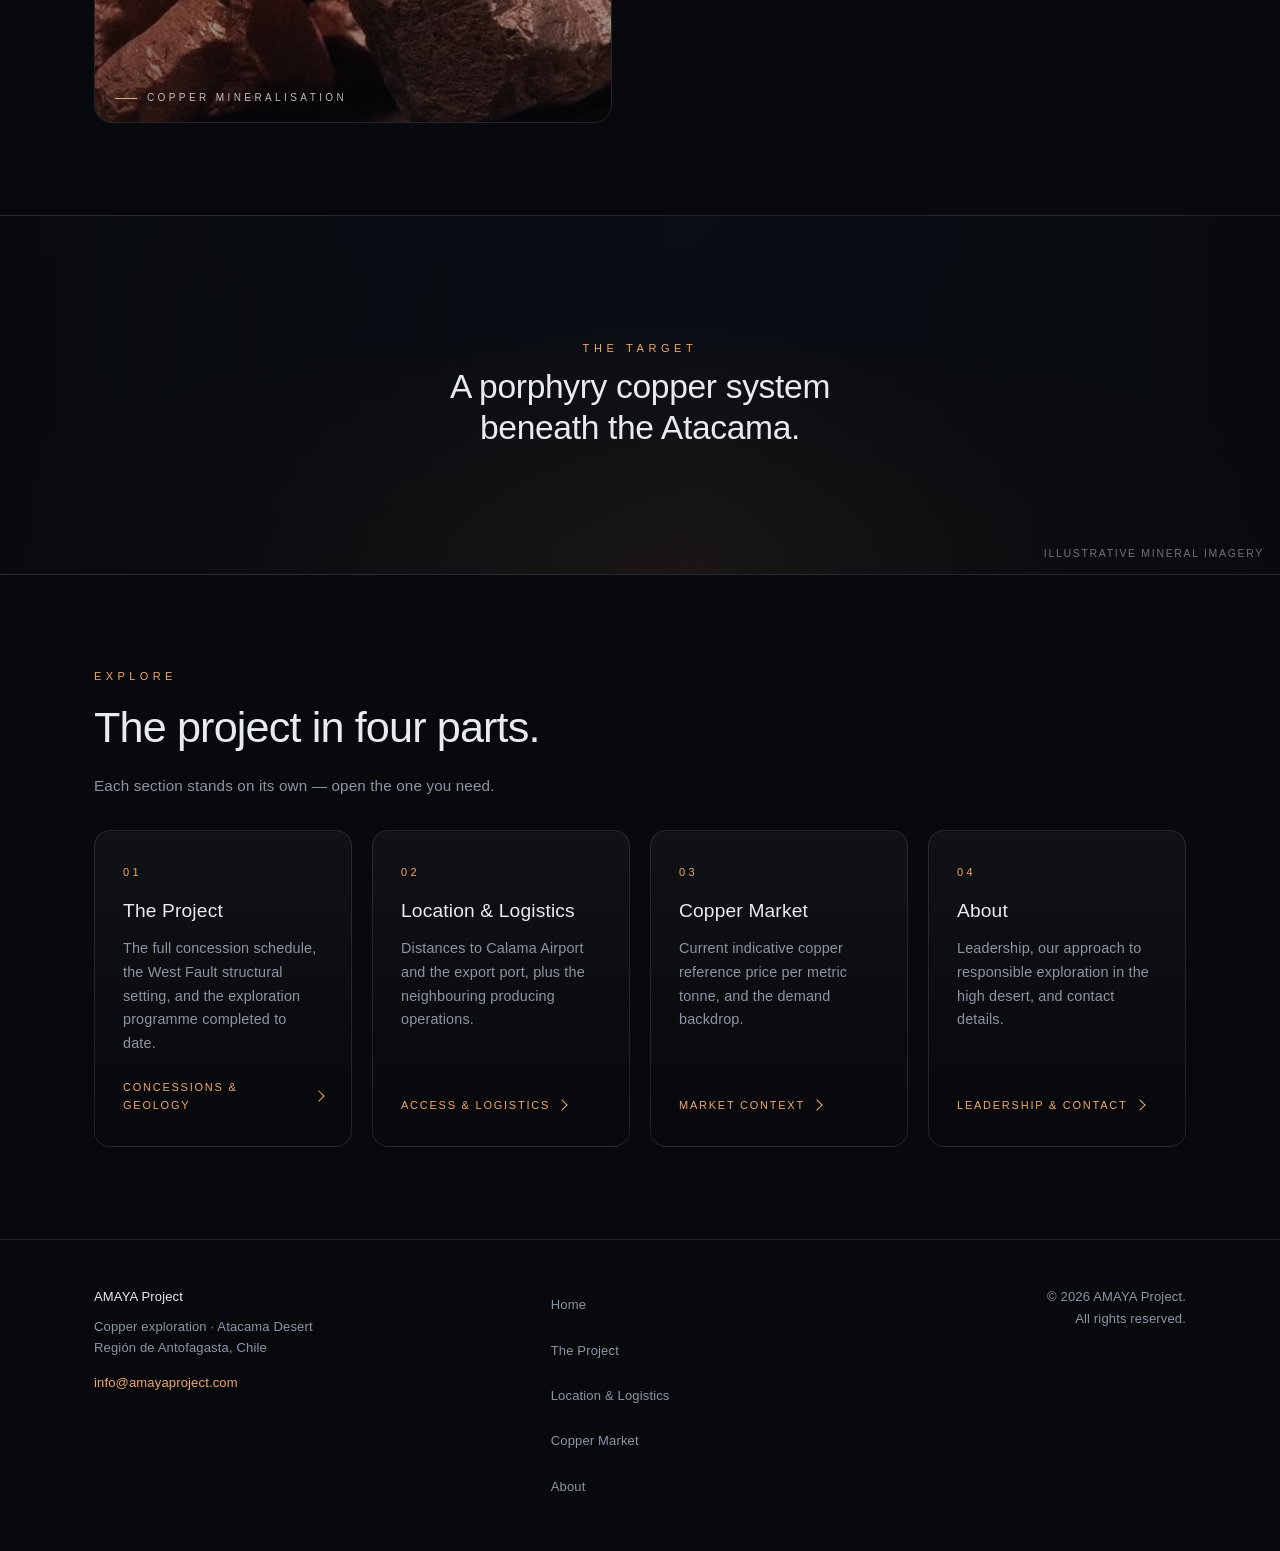
==== commit 90ff0248: "Remove duplicated content and add new image slots" ====
--- a/index.html
+++ b/index.html
@@ -109,7 +109,7 @@
       <div class="rise">
         <p class="tag">Overview</p>
         <h2>A copper exploration project in the world&rsquo;s premier copper belt.</h2>
-        <p class="body">AMAYA is a copper exploration project located in the Atacama Desert, Chile. The project comprises 9 copper concessions covering a total area of 2,353 hectares &mdash; approximately 5,814 acres &mdash; at 3,800 metres above sea level, 80 km north of the city of Calama in the Antofagasta Region.</p>
+        <p class="body">AMAYA sits in the Regi&oacute;n de Antofagasta in northern Chile &mdash; the country&rsquo;s principal copper belt, and home to several of the largest producing operations in the world. The ground lies on the West Fault corridor, the structural system that hosts many of the region&rsquo;s major porphyry deposits.</p>
         <p class="body">The first drilling campaign indicated significant potential for hidden mineralisation in the form of a porphyry copper system. AMAYA is an exploration-stage project; no mineral resources or reserves have been declared.</p>
         <figure class="media" style="aspect-ratio:16/10;margin-top:14px">
           <img src="copper-detail.jpg" alt="Detail of raw copper-bearing ore" width="560" height="350" loading="lazy" decoding="async">
@@ -134,7 +134,7 @@
   </section>
 
   <div class="band slot">
-    <img src="ore-macro.jpg" alt="Macro view of chalcopyrite copper sulphide crystals in dark host rock" width="1400" height="781" loading="lazy" decoding="async">
+    <img src="ore-macro.jpg" alt="Macro view of chalcopyrite copper sulphide crystals in dark host rock" width="1400" height="787" loading="lazy" decoding="async">
     <div class="veil"></div>
     <div class="band-txt"><p class="big rise"><span class="k">The target</span>A porphyry copper system beneath the Atacama.</p></div>
     <p class="imgnote">Illustrative mineral imagery</p>
@@ -148,7 +148,7 @@
       <div class="navcards">
         <a class="navcard rise" href="project.html">
           <p class="n">01</p><h3>The Project</h3>
-          <p>Full 9-concession breakdown totalling 2,353 hectares, the West Fault setting, and the exploration programme to date.</p>
+          <p>The full concession schedule, the West Fault structural setting, and the exploration programme completed to date.</p>
           <span class="go">Concessions &amp; geology</span>
         </a>
         <a class="navcard rise" href="location.html">
--- a/styles.css
+++ b/styles.css
@@ -195,14 +195,16 @@
 @keyframes pulse{0%,100%{opacity:.35}50%{opacity:1}}
 
 /* ================= stats ================= */
-.stats{display:grid;grid-template-columns:repeat(auto-fit,minmax(168px,1fr));gap:1px;background:var(--line);border-block:1px solid var(--line)}
-.stat{background:var(--bg);padding:32px 22px;position:relative;overflow:hidden}
+.stats{display:grid;grid-template-columns:repeat(5,1fr);gap:1px;background:var(--line);border-block:1px solid var(--line)}
+.stat{background:var(--bg);padding:32px 22px;position:relative;overflow:hidden;text-align:center}
 .stat::before{content:"";position:absolute;left:0;top:0;height:2px;width:0;background:linear-gradient(90deg,var(--cu),transparent);transition:width .9s ease}
 .stat.in::before{width:100%}
 .stat b{display:block;font-size:clamp(1.7rem,4.2vw,2.6rem);font-weight:200;letter-spacing:-.02em;
   background:linear-gradient(180deg,#fff,#f0a868);-webkit-background-clip:text;background-clip:text;color:transparent}
 .stat small{display:block;margin-top:8px;font-size:11px;letter-spacing:.2em;text-transform:uppercase;color:var(--muted)}
-@media(max-width:520px){.stats{grid-template-columns:1fr 1fr}.stat{padding:24px 16px}}
+/* 5 tiles must always fill the row: no orphan cells at any width */
+@media(max-width:1000px){.stats{grid-template-columns:repeat(3,1fr)}.stat:last-child{grid-column:span 2}}
+@media(max-width:640px){.stats{grid-template-columns:repeat(2,1fr)}.stat:last-child{grid-column:1 / -1}.stat{padding:24px 16px}}
 
 /* ================= sections ================= */
 section{padding:92px 0}
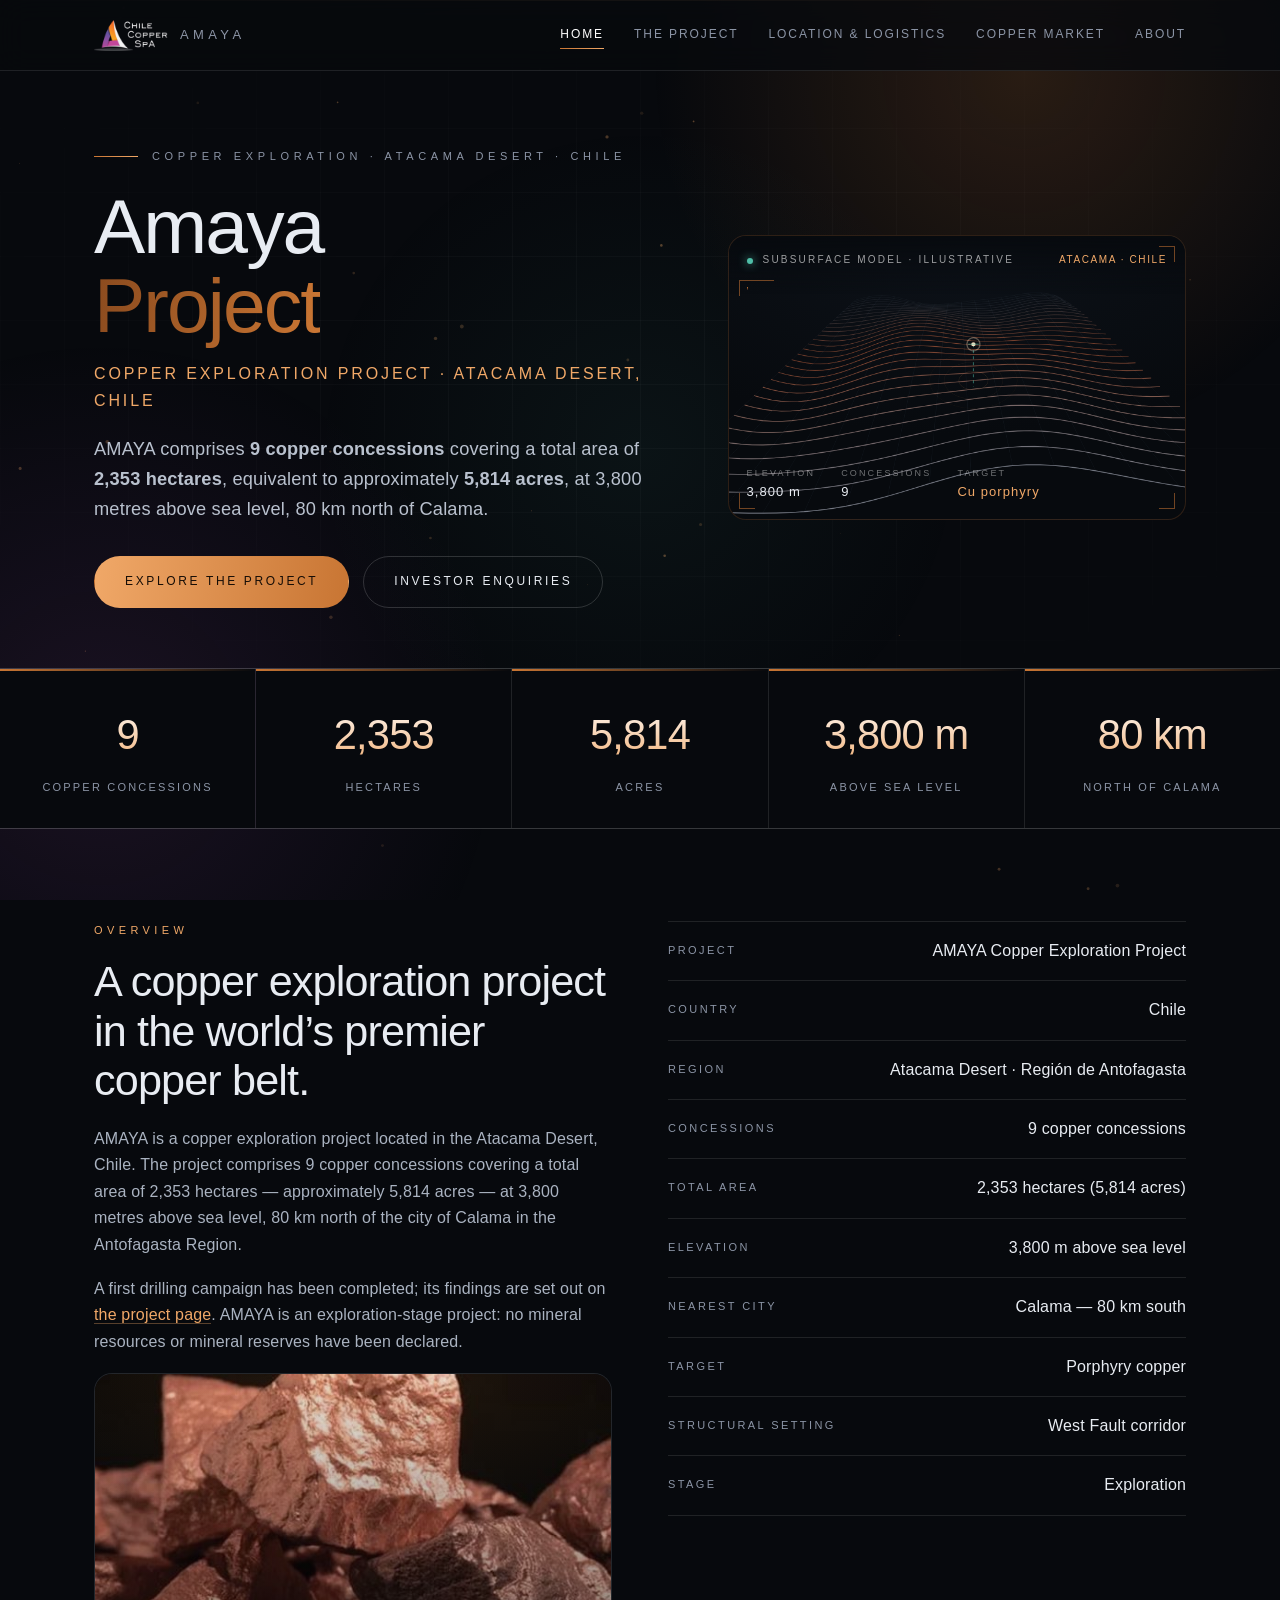
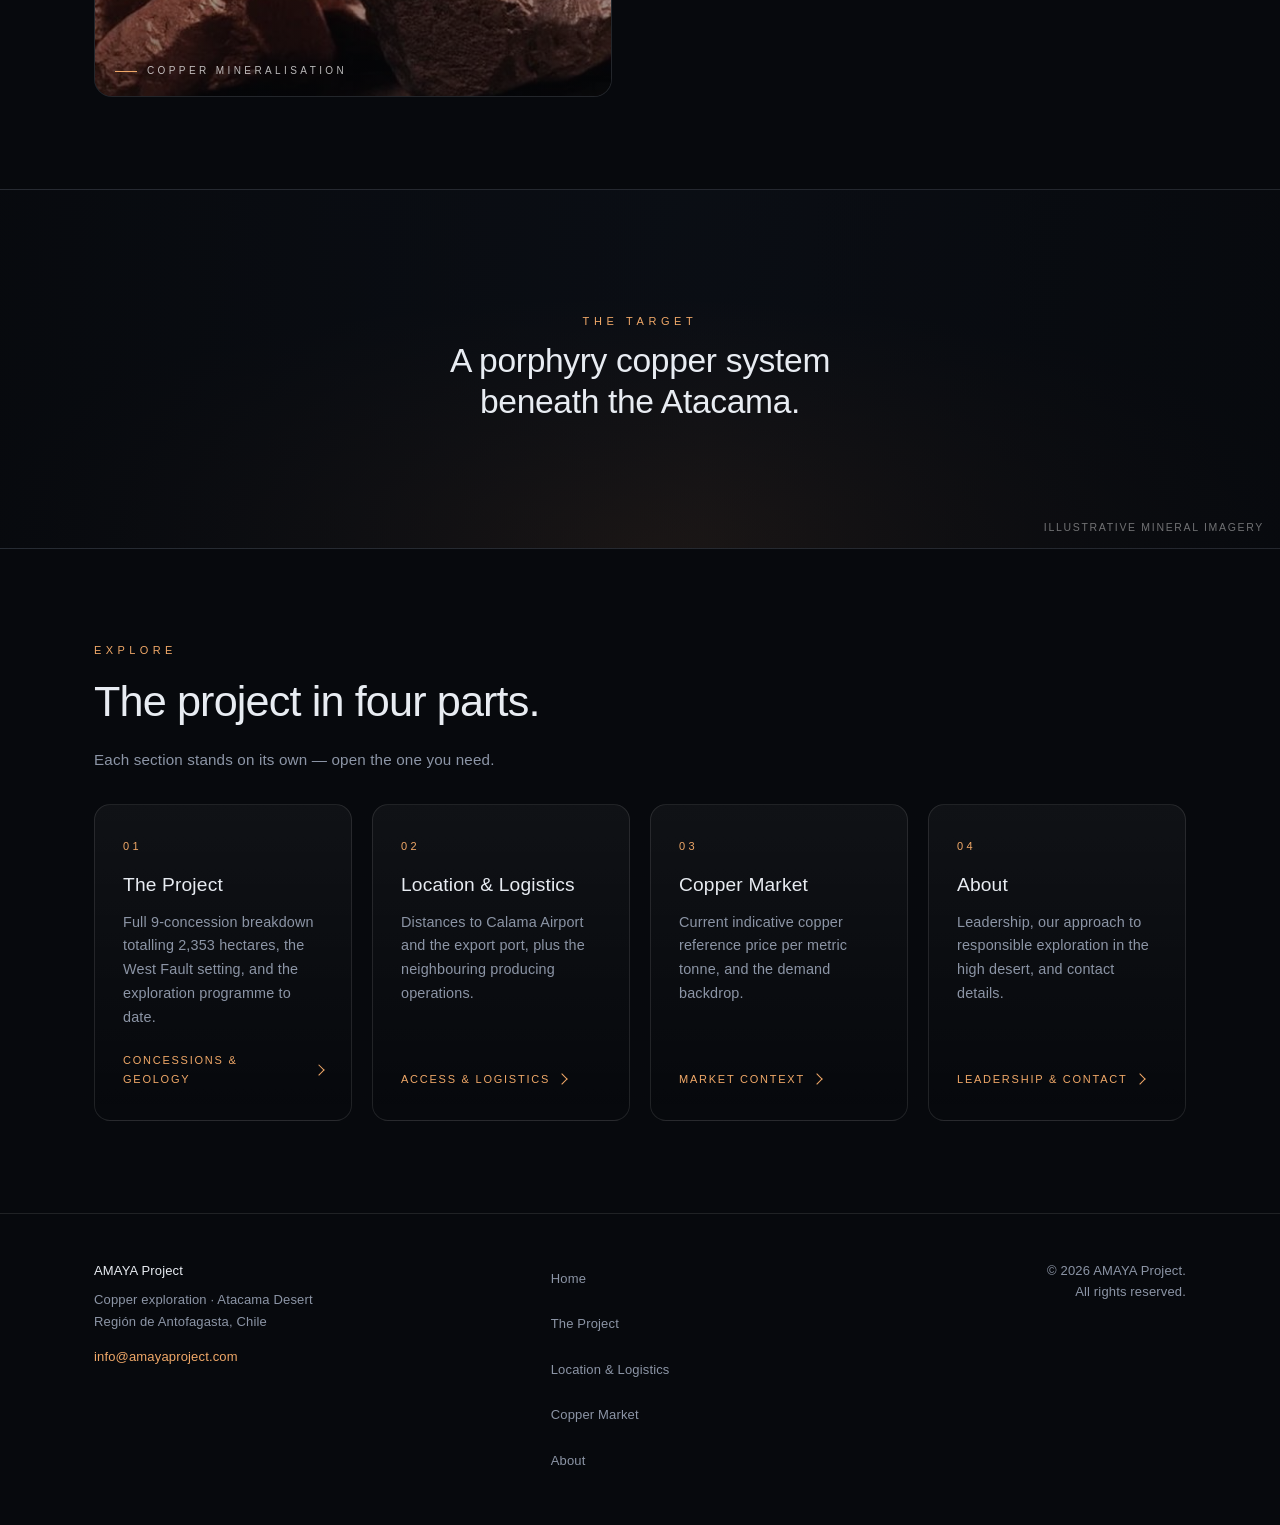
==== commit b54a76e2: "Remove remaining repeated sentences across pages" ====
--- a/index.html
+++ b/index.html
@@ -109,8 +109,8 @@
       <div class="rise">
         <p class="tag">Overview</p>
         <h2>A copper exploration project in the world&rsquo;s premier copper belt.</h2>
-        <p class="body">AMAYA sits in the Regi&oacute;n de Antofagasta in northern Chile &mdash; the country&rsquo;s principal copper belt, and home to several of the largest producing operations in the world. The ground lies on the West Fault corridor, the structural system that hosts many of the region&rsquo;s major porphyry deposits.</p>
-        <p class="body">The first drilling campaign indicated significant potential for hidden mineralisation in the form of a porphyry copper system. AMAYA is an exploration-stage project; no mineral resources or reserves have been declared.</p>
+        <p class="body">AMAYA is a copper exploration project located in the Atacama Desert, Chile. The project comprises 9 copper concessions covering a total area of 2,353 hectares &mdash; approximately 5,814 acres &mdash; at 3,800 metres above sea level, 80 km north of the city of Calama in the Antofagasta Region.</p>
+        <p class="body">A first drilling campaign has been completed; its findings are set out on <a href="project.html" style="color:var(--cu-lt);border-bottom:1px solid rgba(240,168,104,.35)">the project page</a>. AMAYA is an exploration-stage project: no mineral resources or mineral reserves have been declared.</p>
         <figure class="media" style="aspect-ratio:16/10;margin-top:14px">
           <img src="copper-detail.jpg" alt="Detail of raw copper-bearing ore" width="560" height="350" loading="lazy" decoding="async">
           <figcaption class="cap">Copper mineralisation</figcaption>
@@ -134,7 +134,7 @@
   </section>
 
   <div class="band slot">
-    <img src="ore-macro.jpg" alt="Macro view of chalcopyrite copper sulphide crystals in dark host rock" width="1400" height="787" loading="lazy" decoding="async">
+    <img src="ore-macro.jpg" alt="Macro view of chalcopyrite copper sulphide crystals in dark host rock" width="1400" height="781" loading="lazy" decoding="async">
     <div class="veil"></div>
     <div class="band-txt"><p class="big rise"><span class="k">The target</span>A porphyry copper system beneath the Atacama.</p></div>
     <p class="imgnote">Illustrative mineral imagery</p>
@@ -148,7 +148,7 @@
       <div class="navcards">
         <a class="navcard rise" href="project.html">
           <p class="n">01</p><h3>The Project</h3>
-          <p>The full concession schedule, the West Fault structural setting, and the exploration programme completed to date.</p>
+          <p>Full 9-concession breakdown totalling 2,353 hectares, the West Fault setting, and the exploration programme to date.</p>
           <span class="go">Concessions &amp; geology</span>
         </a>
         <a class="navcard rise" href="location.html">
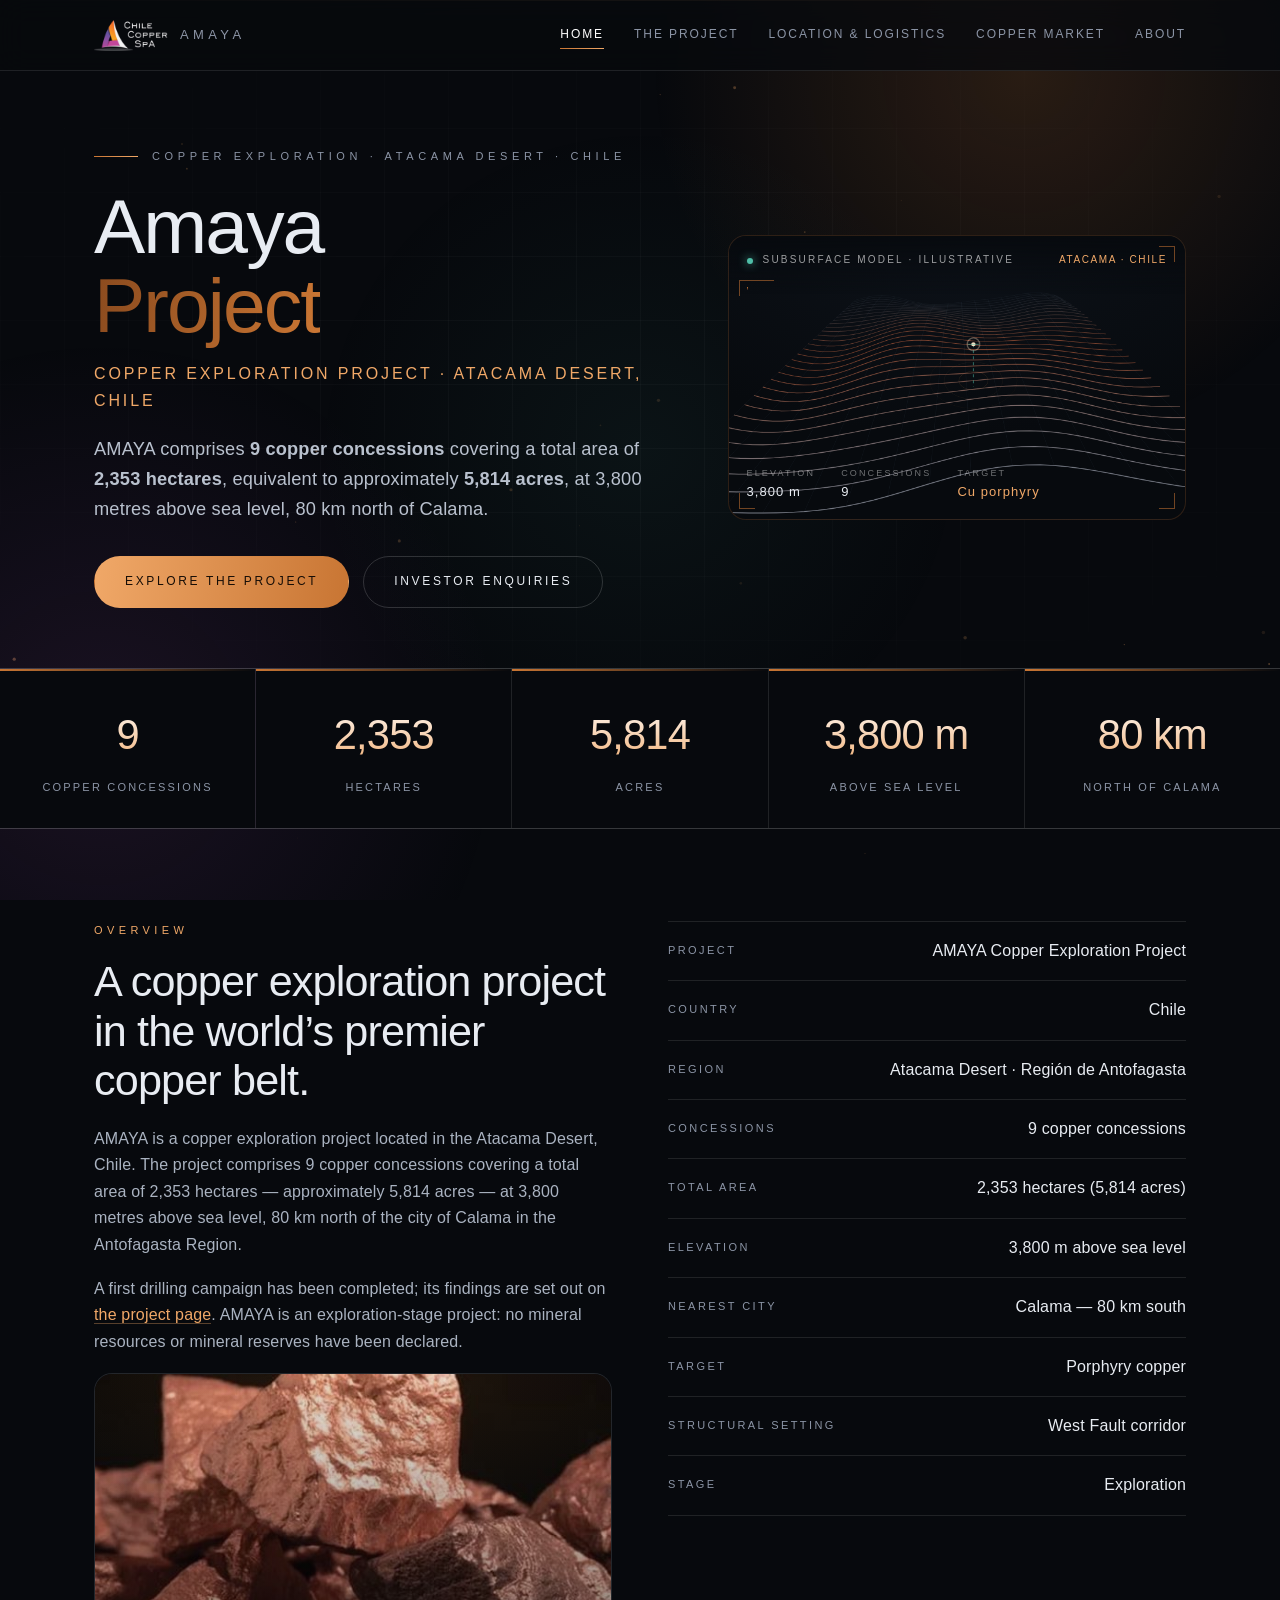
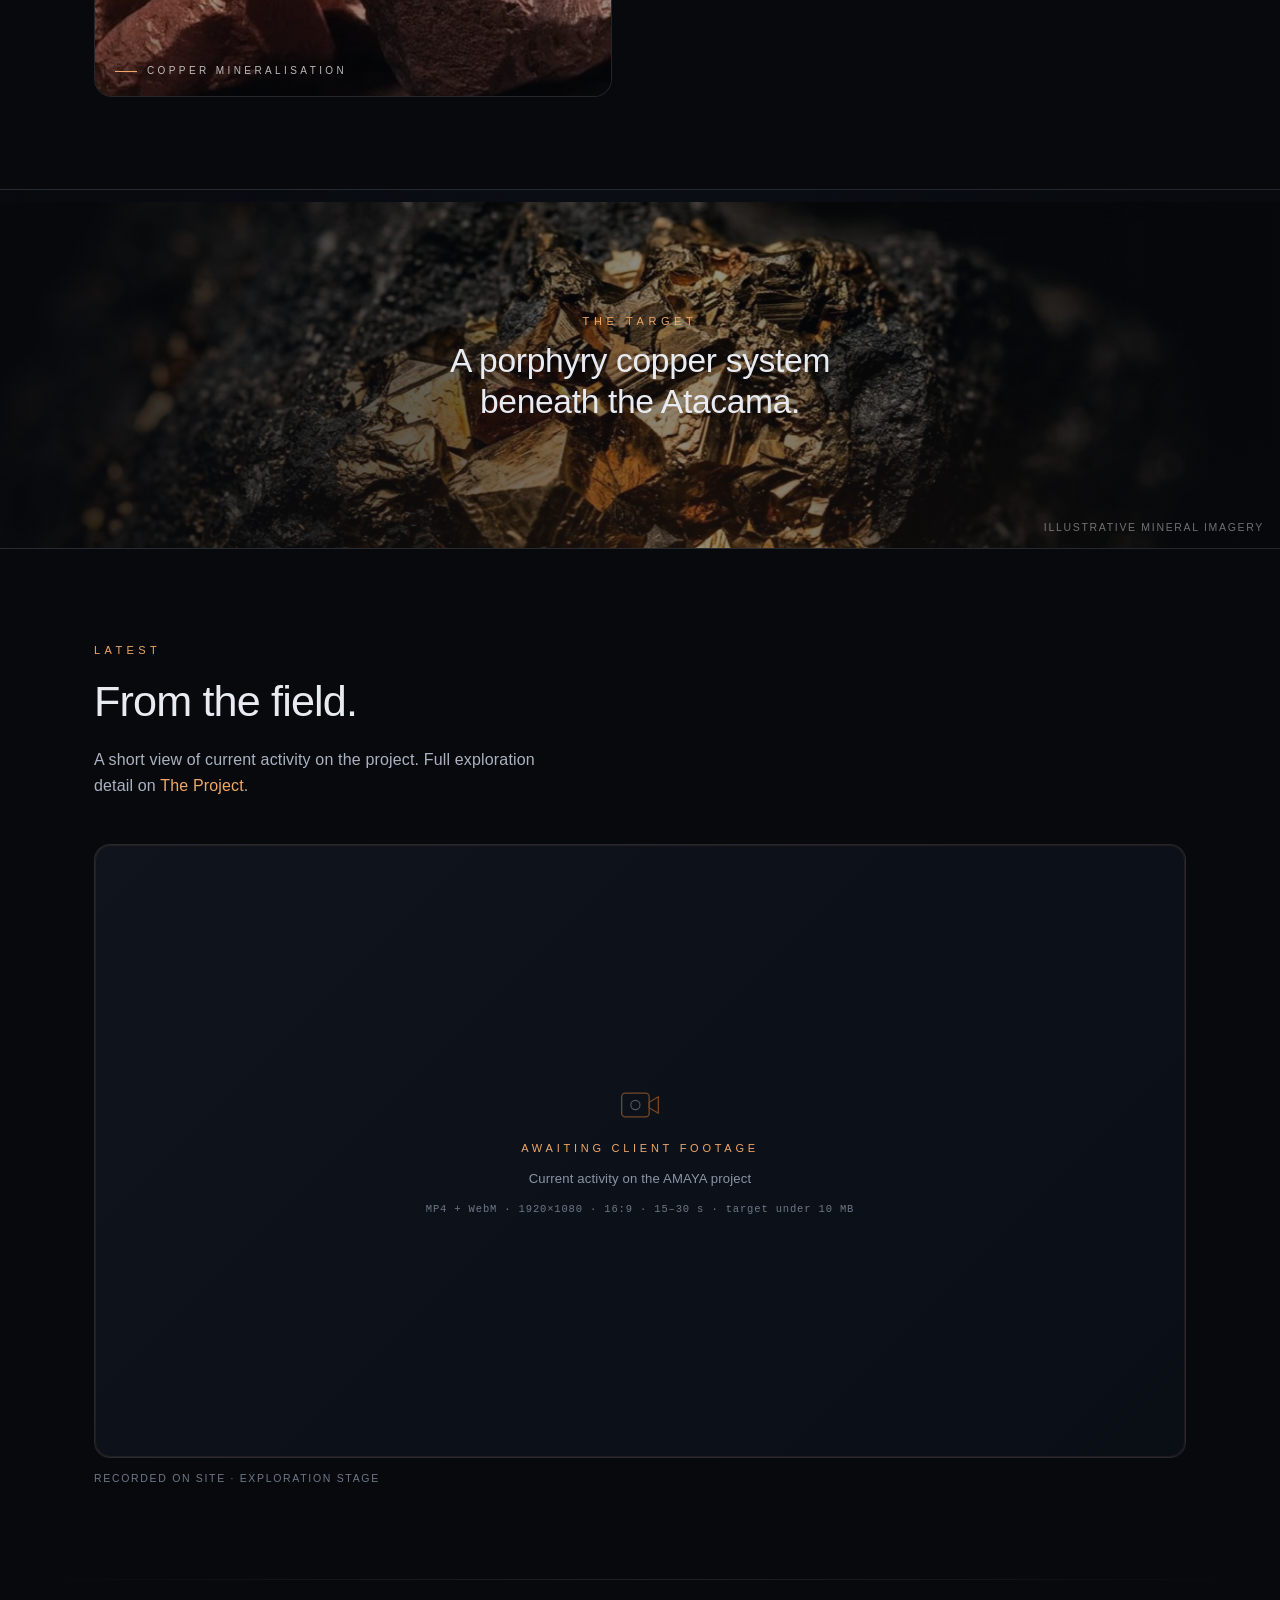
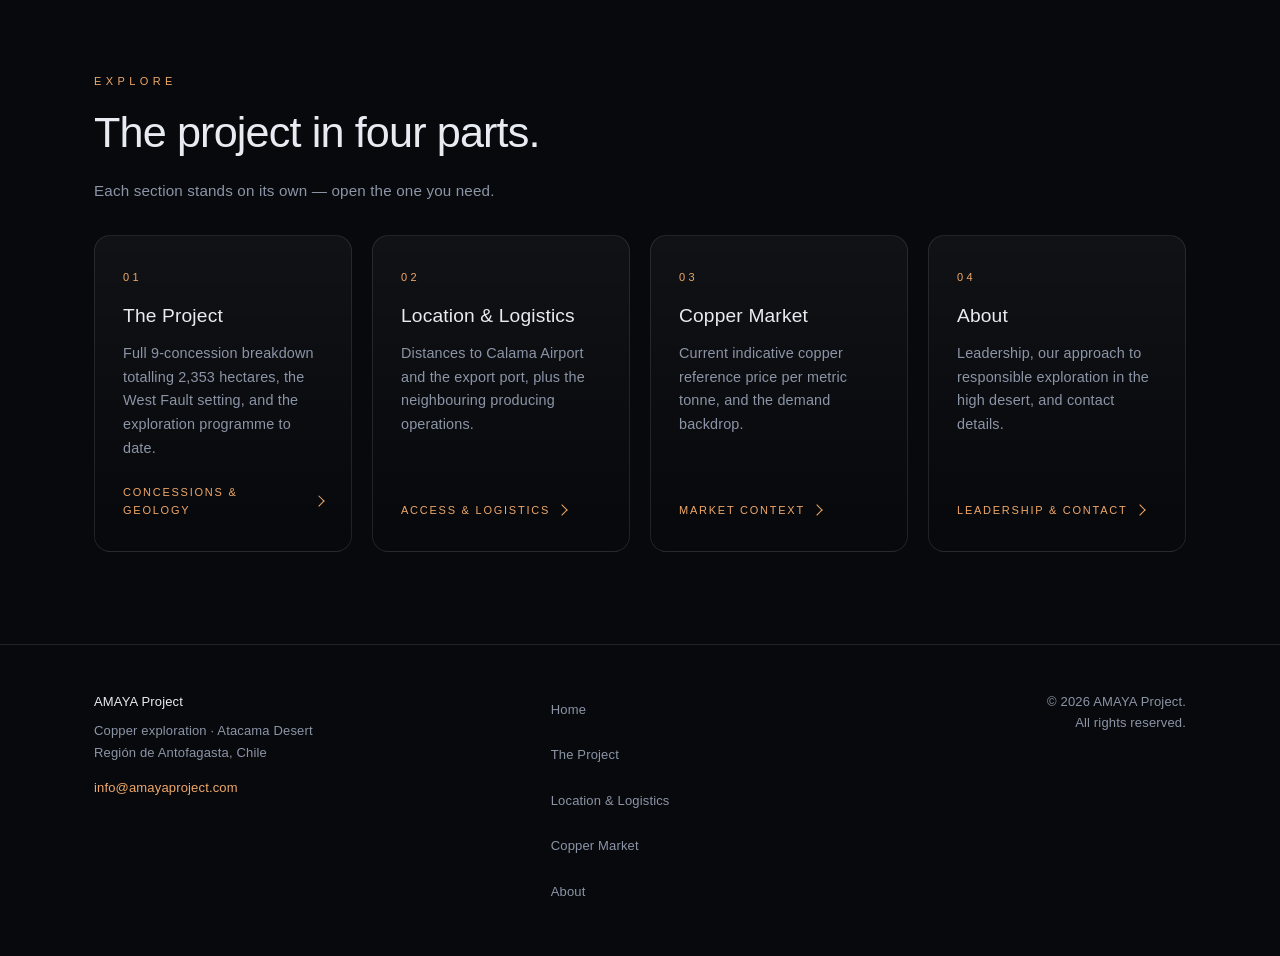
==== commit 013ad7b8: "Add field video placeholders on home, project and location pages Adds an empty, gracefully-degrading" ====
--- a/index.html
+++ b/index.html
@@ -139,6 +139,35 @@
     <div class="band-txt"><p class="big rise"><span class="k">The target</span>A porphyry copper system beneath the Atacama.</p></div>
     <p class="imgnote">Illustrative mineral imagery</p>
   </div>
+
+  <section id="latest" class="vsec" aria-labelledby="h2-latest">
+    <div class="wrap">
+      <div class="vhead rise">
+        <div>
+          <p class="tag">Latest</p>
+          <h2 id="h2-latest">From the field.</h2>
+          <p class="body">A short view of current activity on the project. Full exploration detail on <a href="project.html" style="color:var(--cu-lt)">The Project</a>.</p>
+        </div>
+      </div>
+      <figure class="vfig rise">
+      <div class="vframe">
+          <video preload="none" playsinline controls poster="video-project-update-poster.jpg" aria-label="Current activity on the AMAYA project">
+            <source src="video-project-update.webm" type="video/webm">
+            <source src="video-project-update.mp4" type="video/mp4">
+          </video>
+          <div class="vph">
+            <svg class="vico" viewBox="0 0 48 48" fill="none" aria-hidden="true"><rect x="4" y="11" width="30" height="26" rx="4" stroke="#c87533" stroke-width="1.4"/><path d="M34 21l10-6v18l-10-6z" stroke="#c87533" stroke-width="1.4" stroke-linejoin="round"/><circle cx="19" cy="24" r="5" stroke="#8c95a6" stroke-width="1.2"/></svg>
+            <span class="vlabel">Awaiting client footage</span>
+            <span class="vhint">Current activity on the AMAYA project</span>
+            <span class="vspec">MP4 + WebM &middot; 1920&times;1080 &middot; 16:9 &middot; 15&ndash;30 s &middot; target under 10 MB</span>
+          </div>
+        </div>
+        <figcaption class="vcap">Recorded on site &middot; exploration stage</figcaption>
+      </figure>
+    </div>
+  </section>
+
+  <div class="divider"></div>
 
   <section>
     <div class="wrap">
--- a/styles.css
+++ b/styles.css
@@ -418,3 +418,40 @@
   #dust{display:none}
   .nav ul{transition:none}
 }
+
+
+/* ===== FIELD VIDEO ===== */
+.vsec .vhead{display:flex;flex-wrap:wrap;align-items:baseline;justify-content:space-between;gap:14px;margin-bottom:26px}
+.vsec .vhead p.body{max-width:52ch;margin-top:10px}
+
+.vfig{margin:0}
+.vframe{
+  position:relative;overflow:hidden;border-radius:16px;border:1px solid var(--line);
+  background:linear-gradient(135deg,#0f141d,#0a0e15),radial-gradient(120% 90% at 30% 20%,rgba(200,117,51,.18),transparent 60%);
+  aspect-ratio:16/9;
+}
+.vframe video{position:absolute;inset:0;width:100%;height:100%;object-fit:cover;display:block;background:#0a0e15}
+.vframe[data-missing] video{display:none}
+
+/* portrait variant — vertical field clips */
+.vframe.vert{aspect-ratio:9/16;max-width:360px}
+.vgrid{display:grid;grid-template-columns:repeat(auto-fit,minmax(240px,1fr));gap:20px;align-items:start}
+@media(max-width:640px){.vframe.vert{max-width:none;margin-inline:auto}}
+
+/* empty-state placeholder — shown until the file exists */
+.vph{
+  position:absolute;inset:0;display:none;flex-direction:column;align-items:center;justify-content:center;
+  gap:12px;text-align:center;padding:24px;pointer-events:none;
+}
+.vframe[data-missing] .vph{display:flex}
+.vph .vico{width:44px;height:44px;opacity:.55}
+.vph .vlabel{font-size:11px;letter-spacing:.34em;text-transform:uppercase;color:var(--cu-lt)}
+.vph .vhint{font-size:.82rem;color:var(--muted);max-width:34ch;line-height:1.5}
+.vph .vspec{font-family:ui-monospace,SFMono-Regular,Menlo,monospace;font-size:10.5px;letter-spacing:.08em;color:#6f7889}
+
+.vcap{font-size:10.5px;letter-spacing:.16em;text-transform:uppercase;color:#6f7889;margin-top:12px}
+.vframe::after{
+  content:"";position:absolute;inset:0;border-radius:16px;pointer-events:none;
+  box-shadow:inset 0 0 0 1px rgba(200,117,51,.12);
+}
+@media(prefers-reduced-motion:reduce){.vframe video{animation:none}}
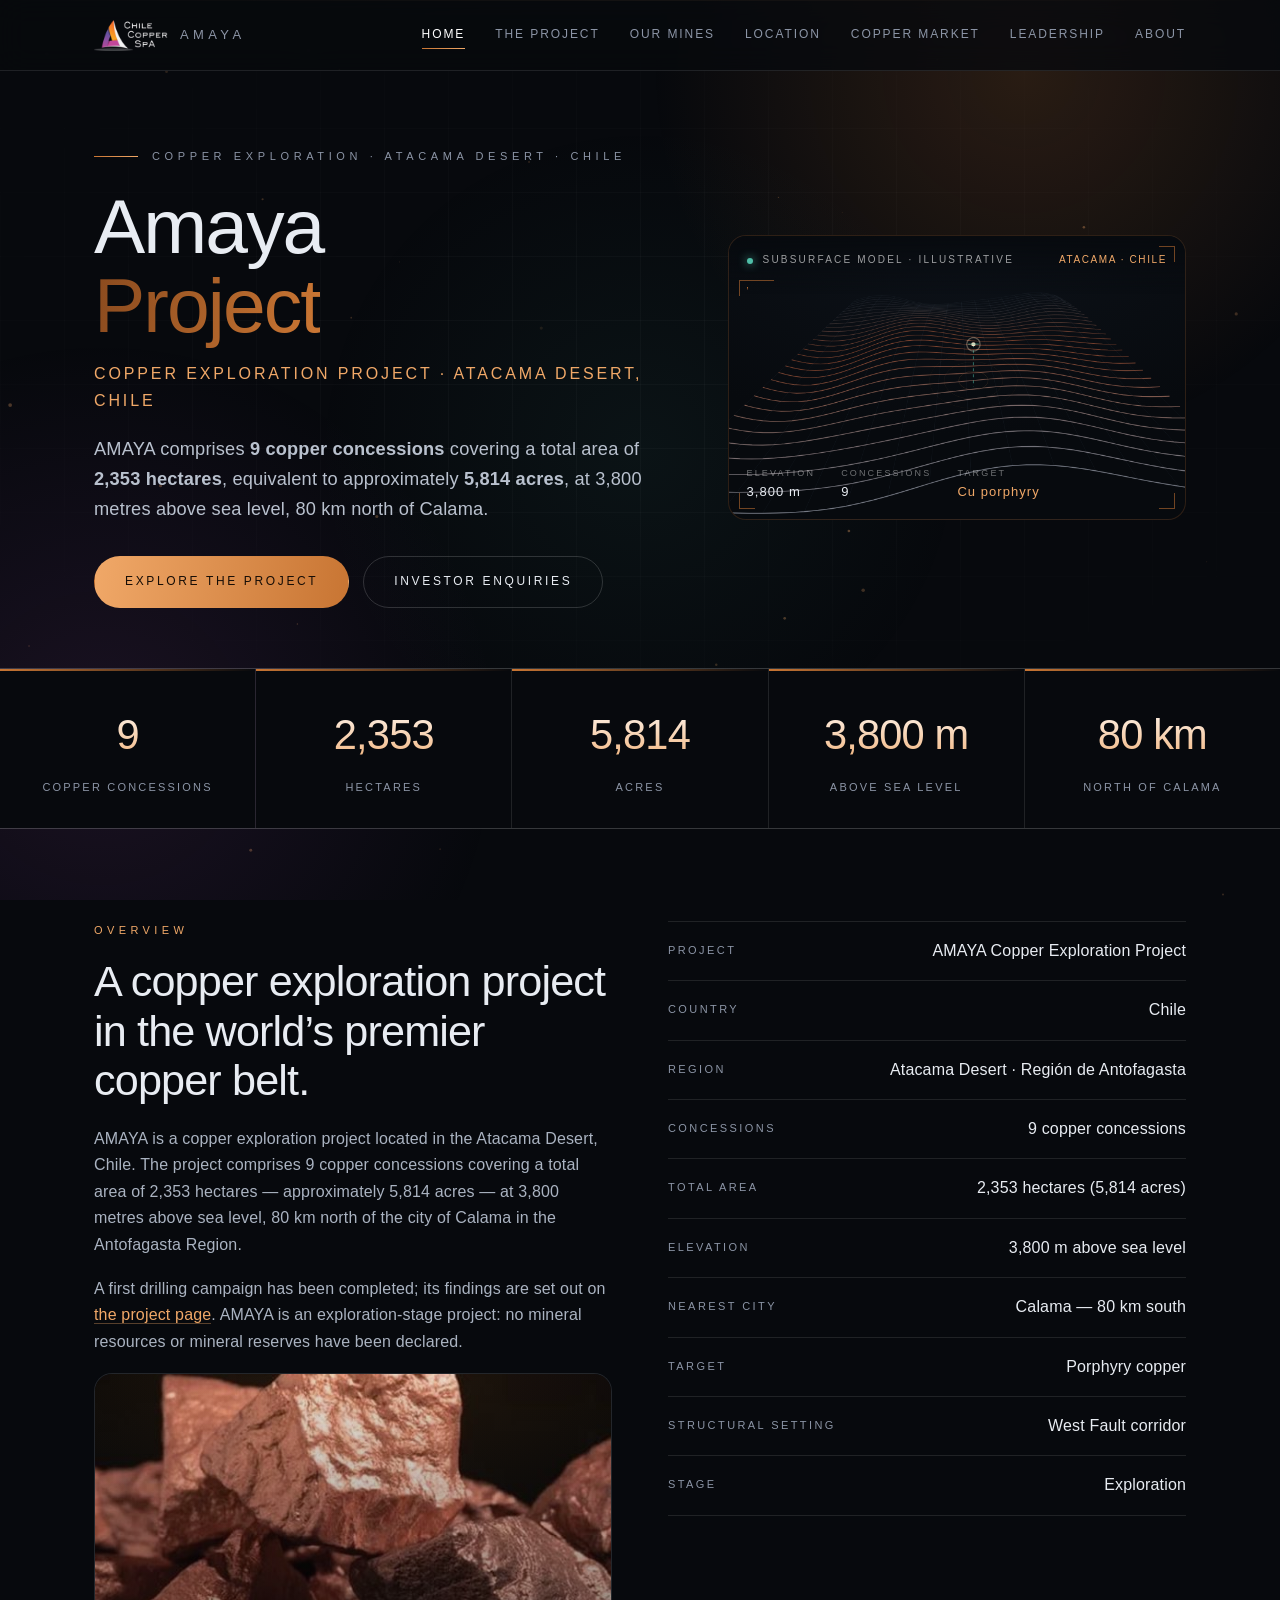
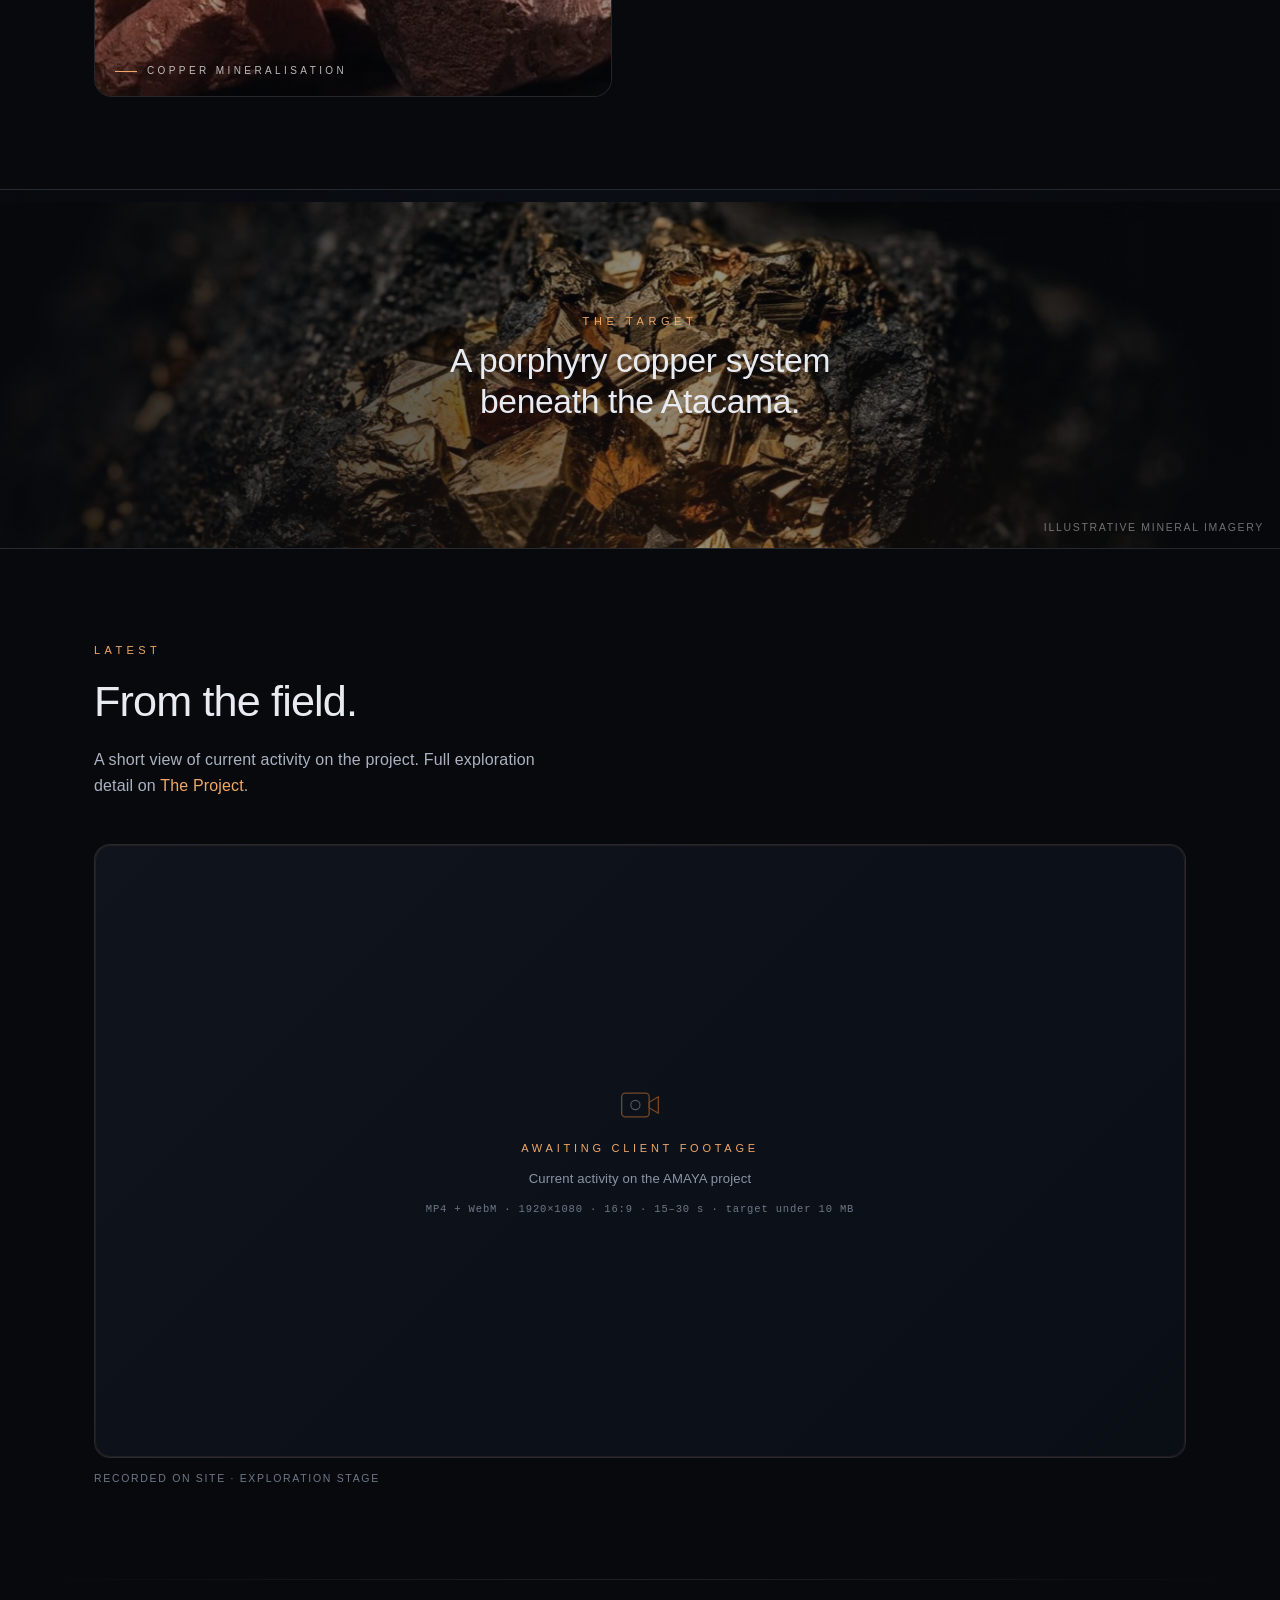
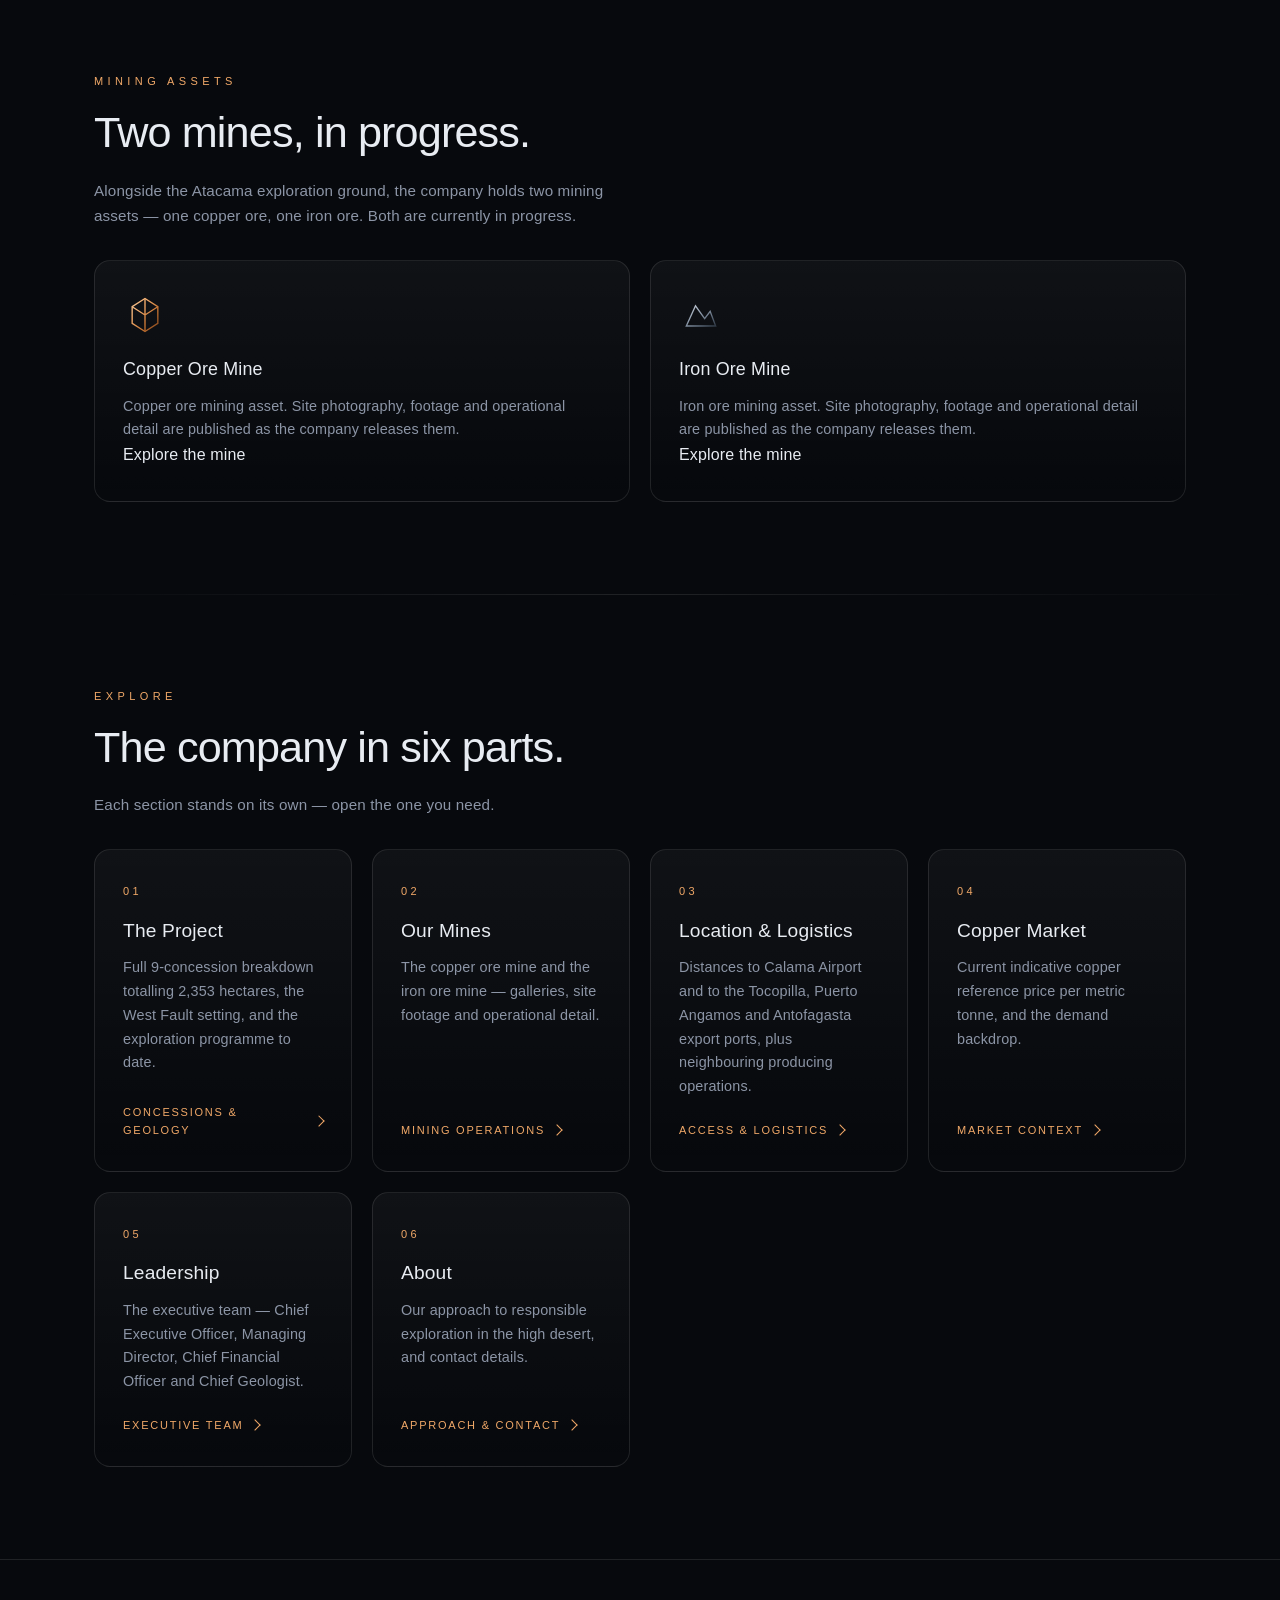
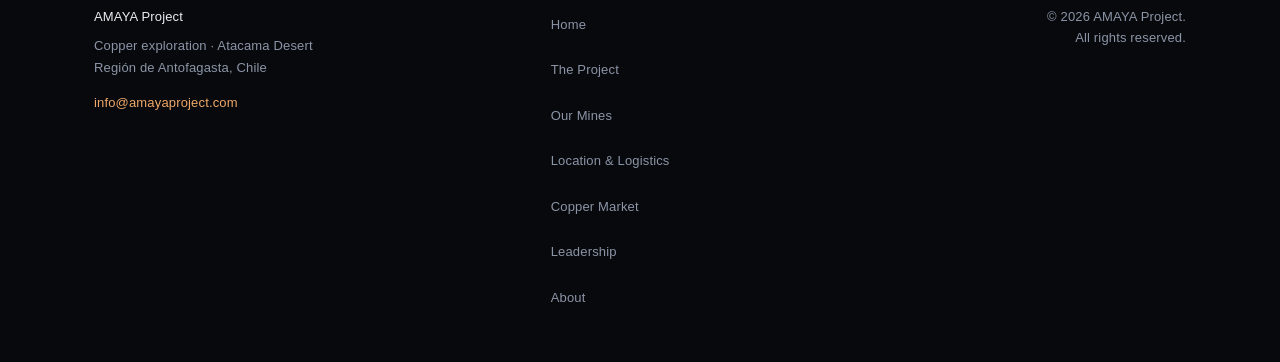
==== commit 4438760a: "Add mining assets section and extend the section index to six cards" ====
--- a/index.html
+++ b/index.html
@@ -43,6 +43,10 @@
       <stop offset="0%" stop-color="#ffe3c4"/><stop offset="42%" stop-color="#f0a868"/>
       <stop offset="78%" stop-color="#b9682c"/><stop offset="100%" stop-color="#5e2f10"/>
     </radialGradient>
+    <linearGradient id="fe" x1="0" y1="0" x2="1" y2="1">
+      <stop offset="0%" stop-color="#cfd6df"/><stop offset="40%" stop-color="#93a0b0"/>
+      <stop offset="72%" stop-color="#5d6a7a"/><stop offset="100%" stop-color="#2e3844"/>
+    </linearGradient>
     <linearGradient id="sweepg" x1="0" y1="0" x2="1" y2="0">
       <stop offset="0%" stop-color="#4fbfa8" stop-opacity="0"/>
       <stop offset="72%" stop-color="#4fbfa8" stop-opacity=".13"/>
@@ -59,8 +63,10 @@
     <ul id="menu">
       <li><a href="index.html" aria-current="page">Home</a></li>
       <li><a href="project.html">The Project</a></li>
-      <li><a href="location.html">Location &amp; Logistics</a></li>
+      <li><a href="mines.html">Our Mines</a></li>
+      <li><a href="location.html">Location</a></li>
       <li><a href="market.html">Copper Market</a></li>
+      <li><a href="leadership.html">Leadership</a></li>
       <li><a href="about.html">About</a></li>
     </ul>
   </div>
@@ -169,10 +175,42 @@
 
   <div class="divider"></div>
 
+  <section id="assets" aria-labelledby="h2-assets">
+    <div class="wrap">
+      <p class="tag rise">Mining assets</p>
+      <h2 class="rise" id="h2-assets">Two mines, in progress.</h2>
+      <p class="sub rise">Alongside the Atacama exploration ground, the company holds two mining assets &mdash; one copper ore, one iron ore. Both are currently in progress.</p>
+      <div class="minecards">
+        <a class="minecard rise" href="mines.html#copper">
+          <span class="mc-ico" aria-hidden="true">
+            <svg viewBox="0 0 48 48" fill="none" stroke="url(#cu)" stroke-width="1.5">
+              <path d="M24 6l14 9v18l-14 9-14-9V15l14-9z"/><path d="M24 6v18m0 0l14-9M24 24L10 15m14 9v18"/>
+            </svg>
+          </span>
+          <h3>Copper Ore Mine</h3>
+          <p>Copper ore mining asset. Site photography, footage and operational detail are published as the company releases them.</p>
+          <span class="go">Explore the mine</span>
+        </a>
+        <a class="minecard rise" href="mines.html#iron">
+          <span class="mc-ico" aria-hidden="true">
+            <svg viewBox="0 0 48 48" fill="none" stroke="url(#fe)" stroke-width="1.5">
+              <path d="M8 36l10-22 10 14 6-8 6 16z"/><path d="M8 36h32"/>
+            </svg>
+          </span>
+          <h3>Iron Ore Mine</h3>
+          <p>Iron ore mining asset. Site photography, footage and operational detail are published as the company releases them.</p>
+          <span class="go">Explore the mine</span>
+        </a>
+      </div>
+    </div>
+  </section>
+
+  <div class="divider"></div>
+
   <section>
     <div class="wrap">
       <p class="tag rise">Explore</p>
-      <h2 class="rise">The project in four parts.</h2>
+      <h2 class="rise">The company in six parts.</h2>
       <p class="sub rise">Each section stands on its own &mdash; open the one you need.</p>
       <div class="navcards">
         <a class="navcard rise" href="project.html">
@@ -180,20 +218,30 @@
           <p>Full 9-concession breakdown totalling 2,353 hectares, the West Fault setting, and the exploration programme to date.</p>
           <span class="go">Concessions &amp; geology</span>
         </a>
+        <a class="navcard rise" href="mines.html">
+          <p class="n">02</p><h3>Our Mines</h3>
+          <p>The copper ore mine and the iron ore mine &mdash; galleries, site footage and operational detail.</p>
+          <span class="go">Mining operations</span>
+        </a>
         <a class="navcard rise" href="location.html">
-          <p class="n">02</p><h3>Location &amp; Logistics</h3>
-          <p>Distances to Calama Airport and the export port, plus the neighbouring producing operations.</p>
+          <p class="n">03</p><h3>Location &amp; Logistics</h3>
+          <p>Distances to Calama Airport and to the Tocopilla, Puerto Angamos and Antofagasta export ports, plus neighbouring producing operations.</p>
           <span class="go">Access &amp; logistics</span>
         </a>
         <a class="navcard rise" href="market.html">
-          <p class="n">03</p><h3>Copper Market</h3>
+          <p class="n">04</p><h3>Copper Market</h3>
           <p>Current indicative copper reference price per metric tonne, and the demand backdrop.</p>
           <span class="go">Market context</span>
         </a>
+        <a class="navcard rise" href="leadership.html">
+          <p class="n">05</p><h3>Leadership</h3>
+          <p>The executive team &mdash; Chief Executive Officer, Managing Director, Chief Financial Officer and Chief Geologist.</p>
+          <span class="go">Executive team</span>
+        </a>
         <a class="navcard rise" href="about.html">
-          <p class="n">04</p><h3>About</h3>
-          <p>Leadership, our approach to responsible exploration in the high desert, and contact details.</p>
-          <span class="go">Leadership &amp; contact</span>
+          <p class="n">06</p><h3>About</h3>
+          <p>Our approach to responsible exploration in the high desert, and contact details.</p>
+          <span class="go">Approach &amp; contact</span>
         </a>
       </div>
     </div>
@@ -210,8 +258,10 @@
     <nav class="foot-links" aria-label="Footer">
         <a href="index.html">Home</a>
         <a href="project.html">The Project</a>
+        <a href="mines.html">Our Mines</a>
         <a href="location.html">Location &amp; Logistics</a>
         <a href="market.html">Copper Market</a>
+        <a href="leadership.html">Leadership</a>
         <a href="about.html">About</a>
     </nav>
     <div>&copy; <span id="yr">2026</span> AMAYA Project.<br>All rights reserved.</div>
--- a/styles.css
+++ b/styles.css
@@ -455,3 +455,119 @@
   box-shadow:inset 0 0 0 1px rgba(200,117,51,.12);
 }
 @media(prefers-reduced-motion:reduce){.vframe video{animation:none}}
+
+/* ===== nav breathing room for the seven-item menu ===== */
+@media(min-width:1001px) and (max-width:1180px){.nav ul{gap:22px;font-size:11px}}
+
+/* ===== logistics: four access cards ===== */
+@media(min-width:821px){.logi{grid-template-columns:repeat(2,1fr)}}
+@media(min-width:1100px){.logi{grid-template-columns:repeat(4,1fr)}.logi .card{padding:28px 22px}}
+
+/* ===== homepage mining-asset cards ===== */
+.minecards{display:grid;grid-template-columns:repeat(auto-fit,minmax(280px,1fr));gap:20px;margin-top:10px}
+.minecard{
+  display:flex;flex-direction:column;border:1px solid var(--line);border-radius:16px;padding:32px 28px;
+  background:linear-gradient(180deg,rgba(255,255,255,.04),rgba(255,255,255,0));
+  transition:border-color .35s,transform .35s,background .35s;
+}
+.minecard:hover{border-color:rgba(200,117,51,.5);transform:translateY(-5px);background:linear-gradient(180deg,rgba(200,117,51,.10),rgba(255,255,255,0))}
+.minecard .mc-ico{display:block;width:44px;height:44px;margin-bottom:18px}
+.minecard .mc-ico svg{width:100%;height:100%}
+.minecard h3{font-size:1.12rem;margin-bottom:10px}
+.minecard p{font-size:.9rem;color:var(--muted);flex:1}
+
+/* ===== mine sections ===== */
+.mine-head{display:flex;align-items:center;gap:20px;flex-wrap:wrap;margin-bottom:26px}
+.mine-head .mine-ico{width:52px;height:52px;flex:none}
+.mine-head .mine-ico svg{width:100%;height:100%}
+.mine-head h2{margin:0}
+.mine-head .tag{margin-bottom:4px}
+.mine-head .status{
+  margin-left:auto;font-size:10px;letter-spacing:.24em;text-transform:uppercase;color:var(--cu-lt);
+  border:1px solid rgba(200,117,51,.42);border-radius:999px;padding:7px 15px;white-space:nowrap;
+}
+.mine-body{display:grid;grid-template-columns:1.15fr .85fr;gap:40px;align-items:start}
+@media(max-width:860px){.mine-body{grid-template-columns:1fr;gap:30px}.mine-head .status{margin-left:0}}
+.spec dd.pend{color:#7c8595;font-style:italic}
+
+.mine-hero{
+  position:relative;margin:34px 0 0;border-radius:18px;overflow:hidden;border:1px solid var(--line);
+  aspect-ratio:2/1;display:grid;place-items:center;
+}
+.mine-hero img{position:absolute;inset:0;width:100%;height:100%;object-fit:cover}
+.mine-hero .ph-note{position:relative;text-align:center;padding:24px;display:flex;flex-direction:column;gap:8px}
+.mine-hero img:not([data-missing]) ~ .ph-note{display:none}
+.ph-note span{font-size:11px;letter-spacing:.34em;text-transform:uppercase;color:var(--cu-lt)}
+.ph-note small{font-family:ui-monospace,SFMono-Regular,Menlo,monospace;font-size:10.5px;letter-spacing:.06em;color:#6f7889}
+@media(max-width:640px){.mine-hero{aspect-ratio:4/3}}
+
+.gal-h,.mini-h{font-size:11px;letter-spacing:.3em;text-transform:uppercase;color:var(--cu-lt);margin:38px 0 16px}
+.gal{display:grid;grid-template-columns:repeat(3,1fr);gap:16px}
+@media(max-width:720px){.gal{grid-template-columns:1fr 1fr;gap:12px}}
+.gitem{
+  position:relative;display:block;padding:0;border:1px solid var(--line);border-radius:14px;overflow:hidden;
+  aspect-ratio:3/2;cursor:pointer;background:linear-gradient(135deg,#0f141d,#0a0e15);
+  transition:border-color .35s,transform .35s;
+}
+.gitem:hover{border-color:rgba(200,117,51,.5);transform:translateY(-3px)}
+.gitem:focus-visible{outline:2px solid var(--cu-lt);outline-offset:3px}
+.gitem img{position:absolute;inset:0;width:100%;height:100%;object-fit:cover;transition:transform .6s}
+.gitem:hover img{transform:scale(1.05)}
+.gitem .ph-mini{position:absolute;inset:0;display:grid;place-items:center;padding:12px;text-align:center}
+.gitem img:not([data-missing]) ~ .ph-mini{display:none}
+.gitem .ph-mini small{font-family:ui-monospace,SFMono-Regular,Menlo,monospace;font-size:10px;color:#6f7889;letter-spacing:.04em}
+
+/* ===== lightbox ===== */
+.lbox{
+  position:fixed;inset:0;z-index:200;display:none;align-items:center;justify-content:center;padding:5vmin;
+  background:rgba(4,6,9,.94);backdrop-filter:blur(10px);-webkit-backdrop-filter:blur(10px);
+}
+.lbox[open],.lbox.on{display:flex}
+.lbox img{max-width:100%;max-height:82vh;border-radius:10px;border:1px solid var(--line-2);object-fit:contain}
+.lbox figcaption{margin-top:14px;font-size:11px;letter-spacing:.2em;text-transform:uppercase;color:var(--muted);text-align:center}
+.lbox figure{margin:0;display:flex;flex-direction:column;align-items:center;max-width:1200px}
+.lbox .lclose{
+  position:absolute;top:18px;right:18px;width:44px;height:44px;border-radius:12px;cursor:pointer;
+  border:1px solid var(--line-2);background:rgba(255,255,255,.04);color:#fff;font-size:20px;line-height:1;
+}
+.lbox .lclose:hover{border-color:rgba(200,117,51,.55)}
+.lbox .lnav{
+  position:absolute;top:50%;transform:translateY(-50%);width:48px;height:48px;border-radius:50%;cursor:pointer;
+  border:1px solid var(--line-2);background:rgba(255,255,255,.04);color:#fff;font-size:18px;line-height:1;
+}
+.lbox .lprev{left:14px}.lbox .lnext{right:14px}
+.lbox .lnav:hover{border-color:rgba(200,117,51,.55)}
+@media(max-width:640px){.lbox .lnav{width:40px;height:40px}}
+
+/* ===== featured leadership profile ===== */
+.feature{display:grid;grid-template-columns:.8fr 1.2fr;gap:46px;align-items:start;margin-top:10px}
+@media(max-width:900px){.feature{grid-template-columns:1fr;gap:28px}}
+.portrait-lg{aspect-ratio:4/5;border-radius:18px;overflow:hidden;border:1px solid var(--line);border-bottom:1px solid var(--line)}
+.portrait-lg svg{width:82px;height:82px}
+.ph-cap{margin-top:10px;font-family:ui-monospace,SFMono-Regular,Menlo,monospace;font-size:10px;color:#6f7889;letter-spacing:.04em;word-break:break-all}
+.feature-body h2{font-size:clamp(1.7rem,3.4vw,2.5rem);margin-bottom:8px}
+.role-lg{font-size:11px;letter-spacing:.3em;text-transform:uppercase;color:var(--cu-lt);margin-bottom:22px}
+.feature-body .body + .body{margin-top:14px}
+.chips{list-style:none;display:flex;flex-wrap:wrap;gap:10px;padding:0}
+.chips li{
+  font-size:11px;letter-spacing:.1em;color:var(--muted);border:1px solid var(--line);
+  border-radius:999px;padding:8px 14px;background:rgba(255,255,255,.02);
+}
+.plain-chips li{border-style:dashed}
+
+/* text-only stat tiles */
+.stat b.txt{font-size:clamp(1.1rem,2.4vw,1.7rem);letter-spacing:.02em}
+
+/* four-tile stat band (mines) — explicit columns, no empty cell */
+.stats.four{grid-template-columns:repeat(4,1fr)}
+@media(max-width:1000px){.stats.four{grid-template-columns:repeat(2,1fr)}.stats.four .stat:last-child{grid-column:auto}}
+@media(max-width:640px){.stats.four{grid-template-columns:repeat(2,1fr)}.stats.four .stat:last-child{grid-column:auto}}
+
+/* filename hints disappear once the photograph is supplied */
+.feature-media:has(img:not([data-missing])) .ph-cap{display:none}
+
+/* featured portrait must not inherit the compact card portrait rules */
+@media(max-width:640px){
+  .portrait-lg{width:100%;max-width:320px;aspect-ratio:4/5;border:1px solid var(--line);border-right:1px solid var(--line)}
+  .portrait-lg svg{width:64px;height:64px}
+}
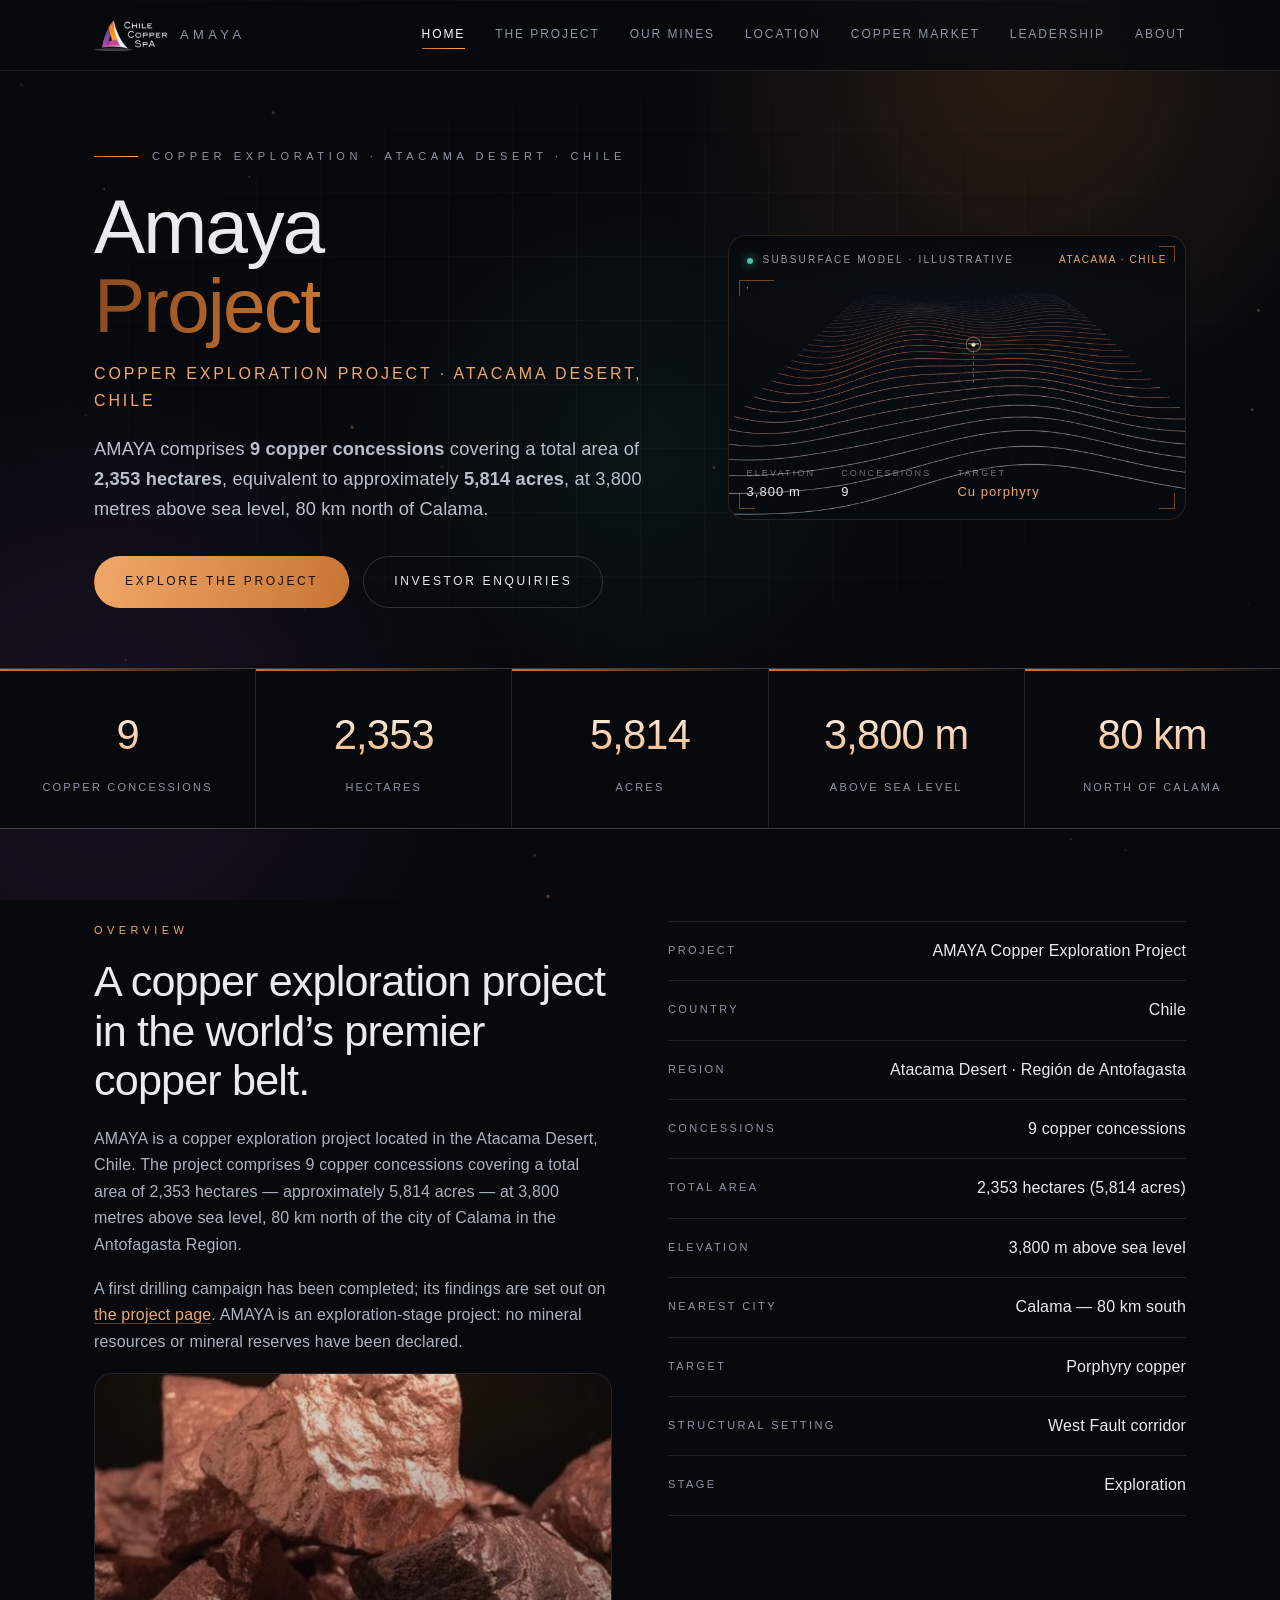
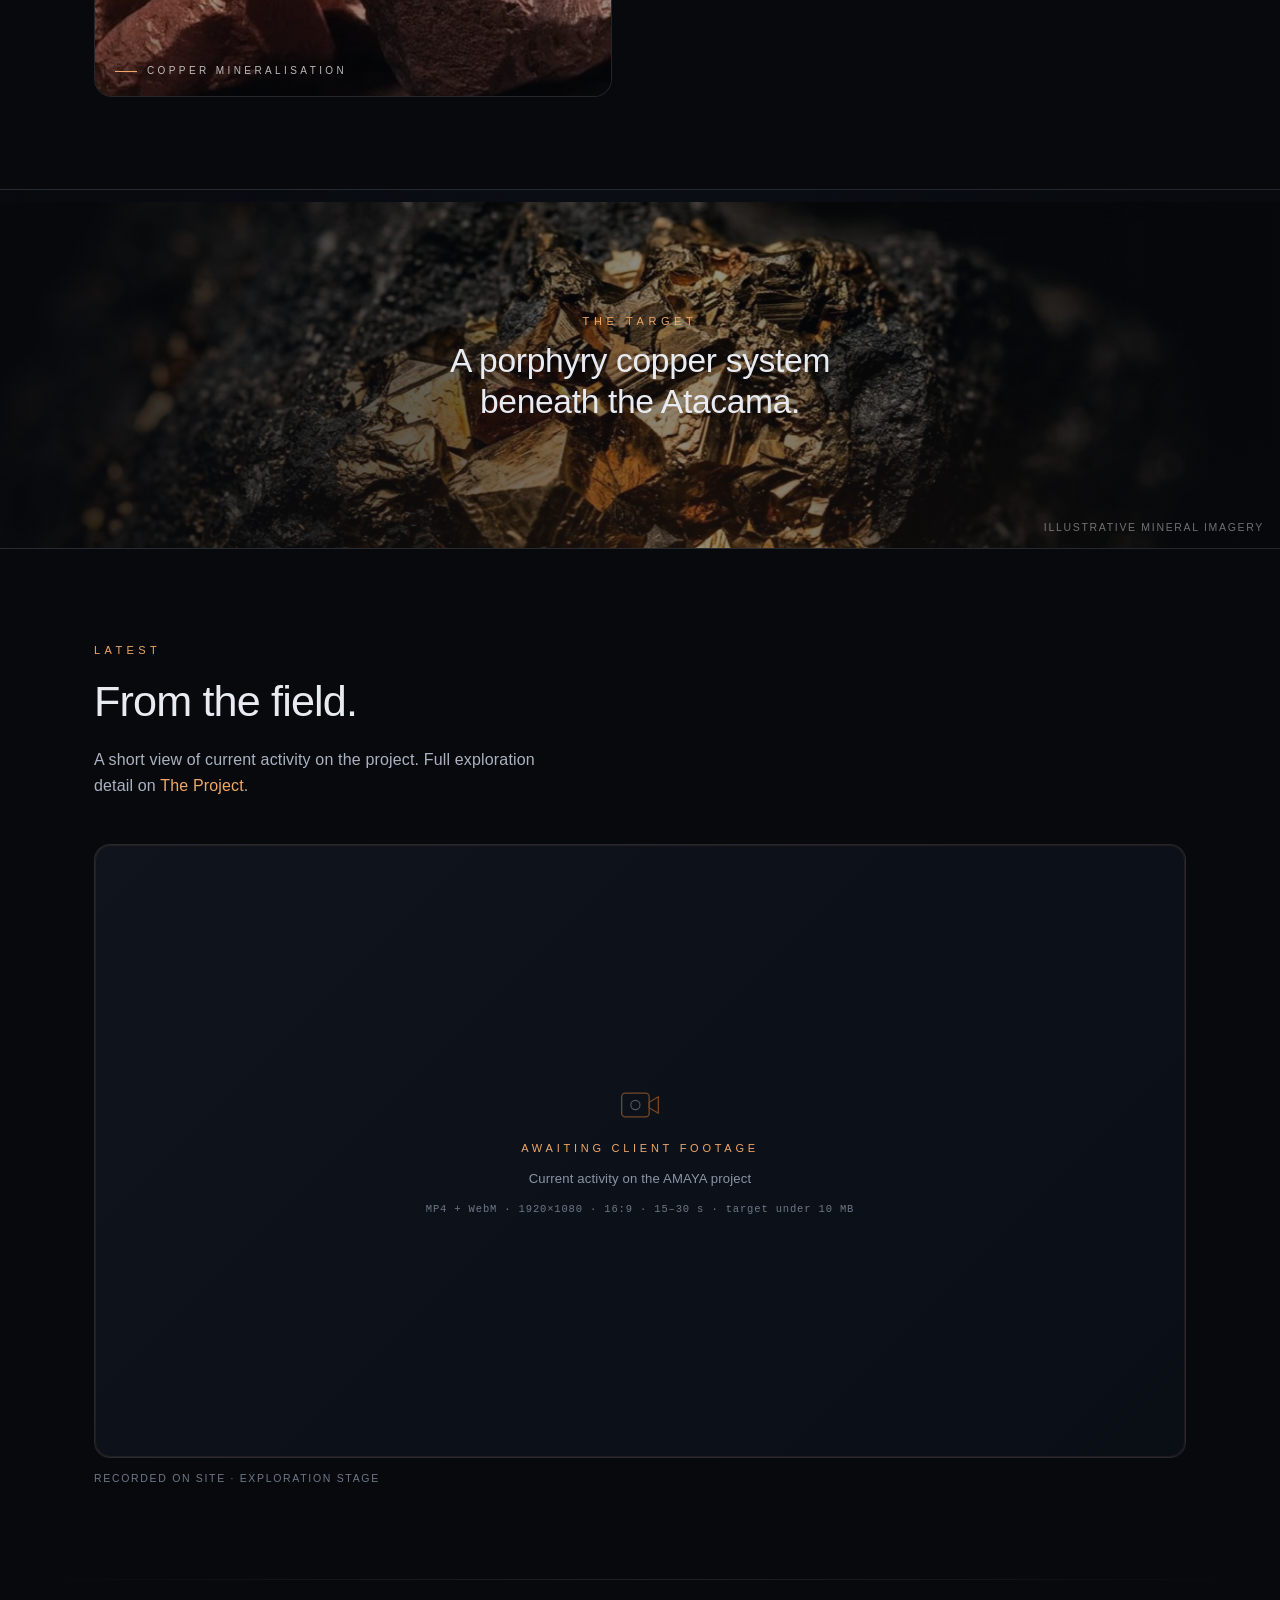
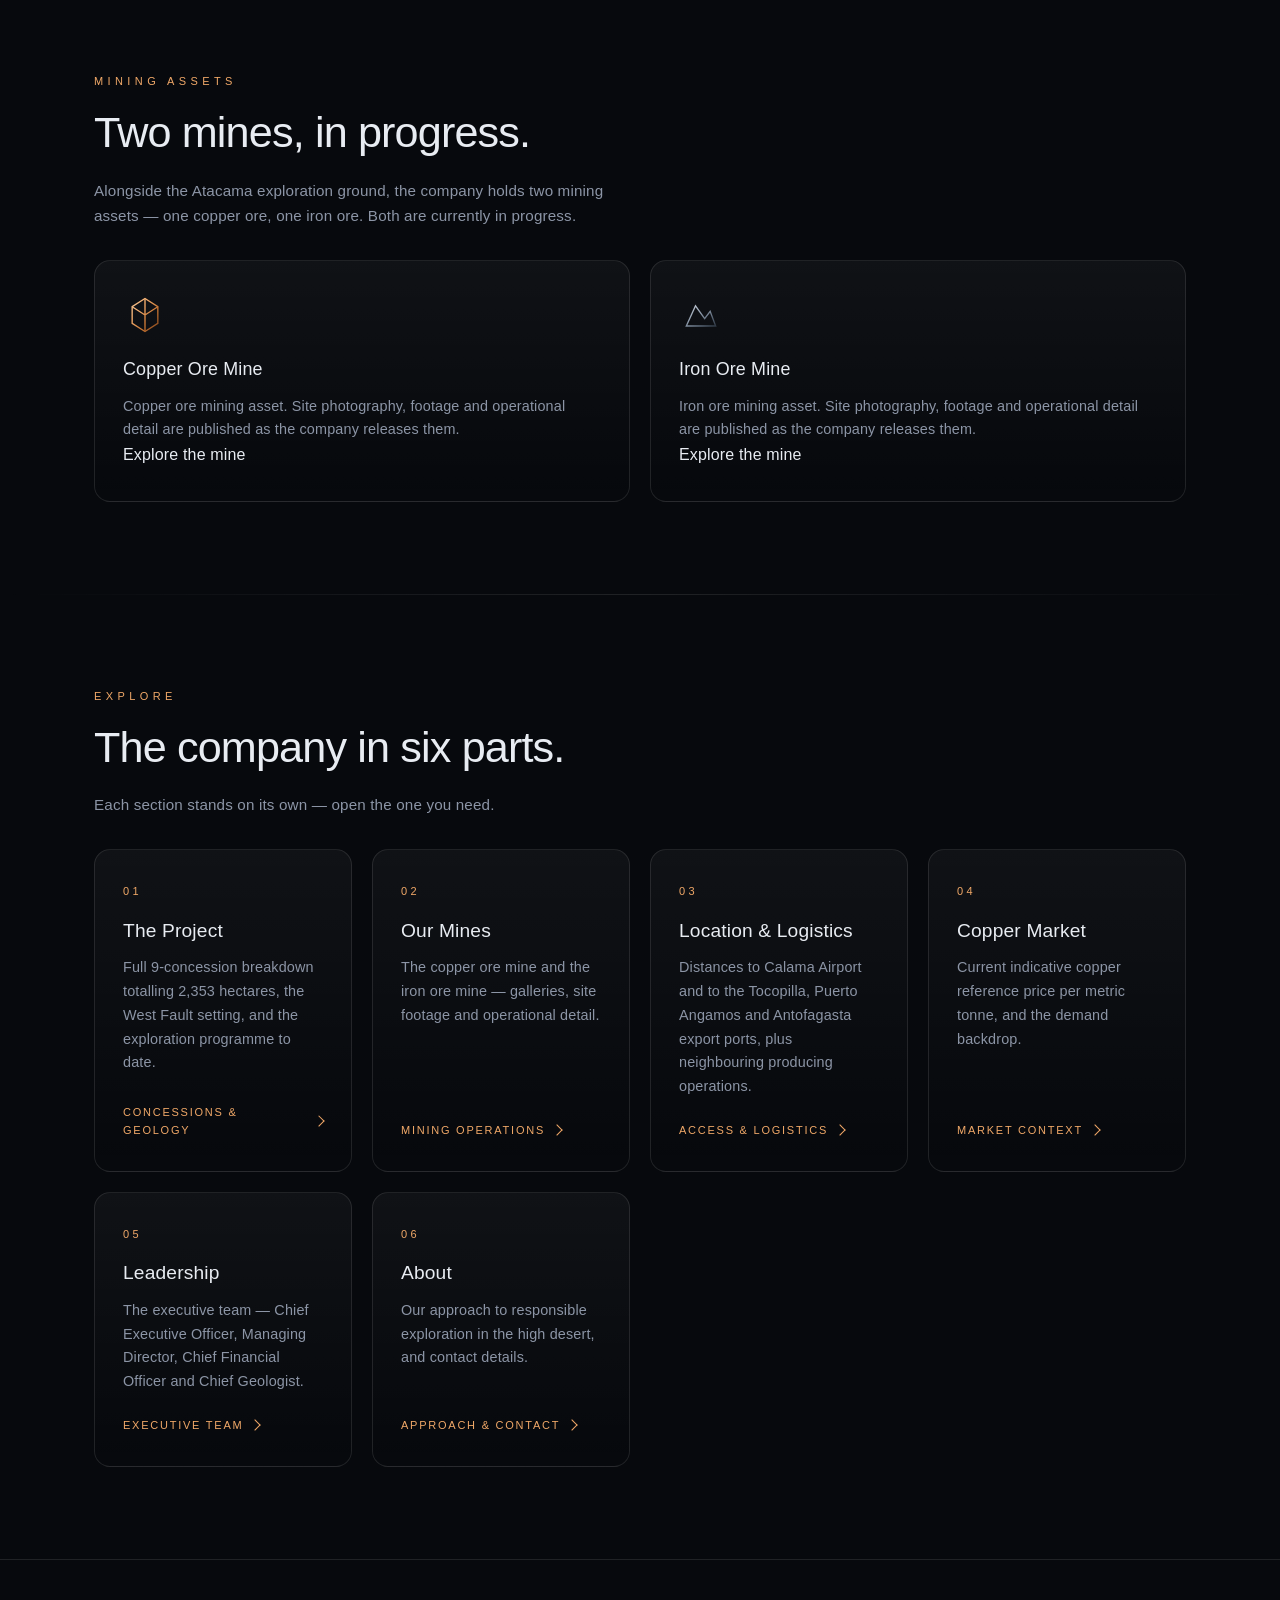
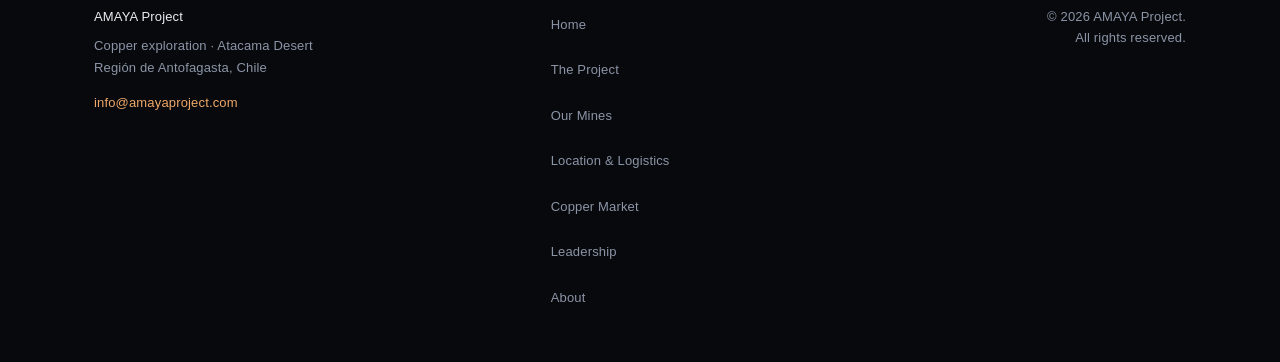
==== commit d27ea6f3: "Load images eagerly: no lazy loading, so nothing decodes mid-scroll" ====
--- a/index.html
+++ b/index.html
@@ -118,7 +118,7 @@
         <p class="body">AMAYA is a copper exploration project located in the Atacama Desert, Chile. The project comprises 9 copper concessions covering a total area of 2,353 hectares &mdash; approximately 5,814 acres &mdash; at 3,800 metres above sea level, 80 km north of the city of Calama in the Antofagasta Region.</p>
         <p class="body">A first drilling campaign has been completed; its findings are set out on <a href="project.html" style="color:var(--cu-lt);border-bottom:1px solid rgba(240,168,104,.35)">the project page</a>. AMAYA is an exploration-stage project: no mineral resources or mineral reserves have been declared.</p>
         <figure class="media" style="aspect-ratio:16/10;margin-top:14px">
-          <img src="copper-detail.jpg" alt="Detail of raw copper-bearing ore" width="560" height="350" loading="lazy" decoding="async">
+          <img src="copper-detail.jpg" alt="Detail of raw copper-bearing ore" width="560" height="350" loading="eager" decoding="async">
           <figcaption class="cap">Copper mineralisation</figcaption>
         </figure>
       </div>
@@ -140,7 +140,7 @@
   </section>
 
   <div class="band slot">
-    <img src="ore-macro.jpg" alt="Macro view of chalcopyrite copper sulphide crystals in dark host rock" width="1400" height="781" loading="lazy" decoding="async">
+    <img src="ore-macro.jpg" alt="Macro view of chalcopyrite copper sulphide crystals in dark host rock" width="1400" height="781" loading="eager" decoding="async">
     <div class="veil"></div>
     <div class="band-txt"><p class="big rise"><span class="k">The target</span>A porphyry copper system beneath the Atacama.</p></div>
     <p class="imgnote">Illustrative mineral imagery</p>
--- a/styles.css
+++ b/styles.css
@@ -571,3 +571,6 @@
   .portrait-lg{width:100%;max-width:320px;aspect-ratio:4/5;border:1px solid var(--line);border-right:1px solid var(--line)}
   .portrait-lg svg{width:64px;height:64px}
 }
+
+/* gallery: three tiles in a two-column grid — the last one spans, no empty cell */
+@media(max-width:720px){.gal .gitem:last-child{grid-column:1 / -1;aspect-ratio:2/1}}
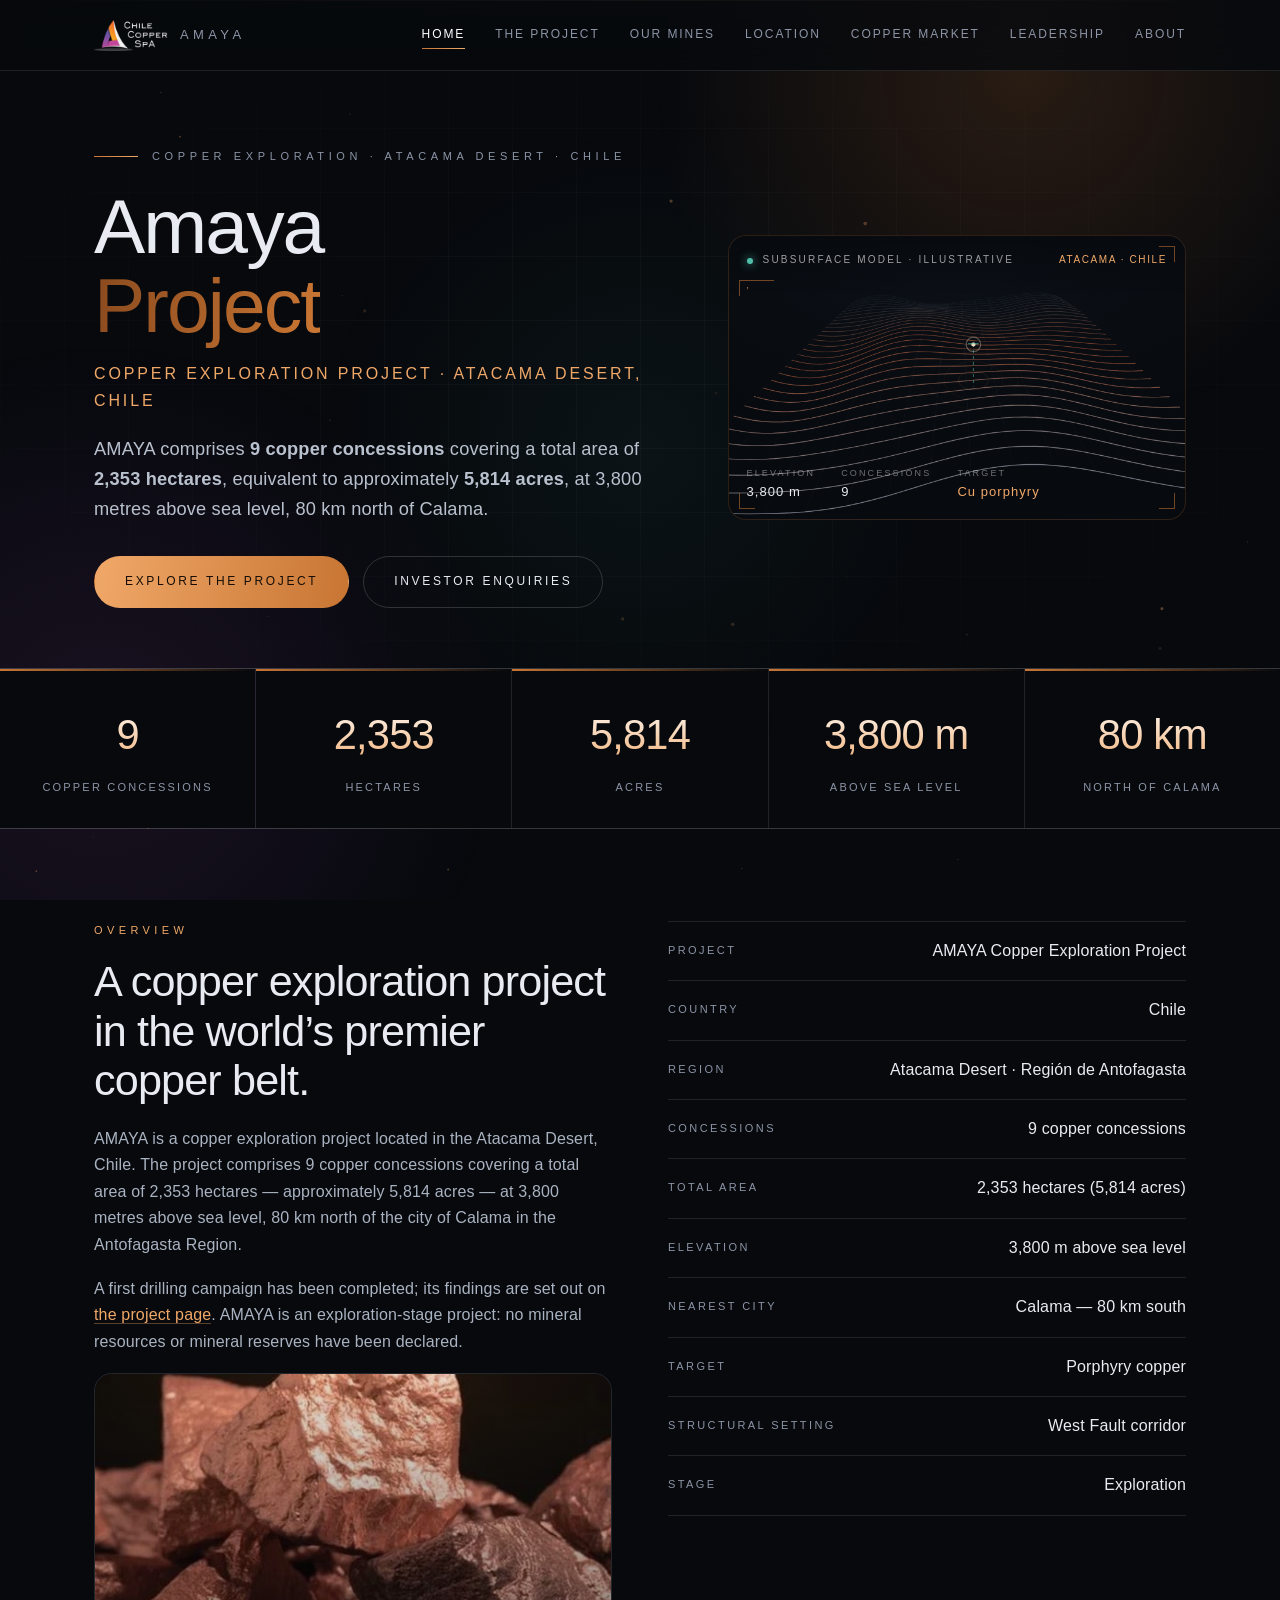
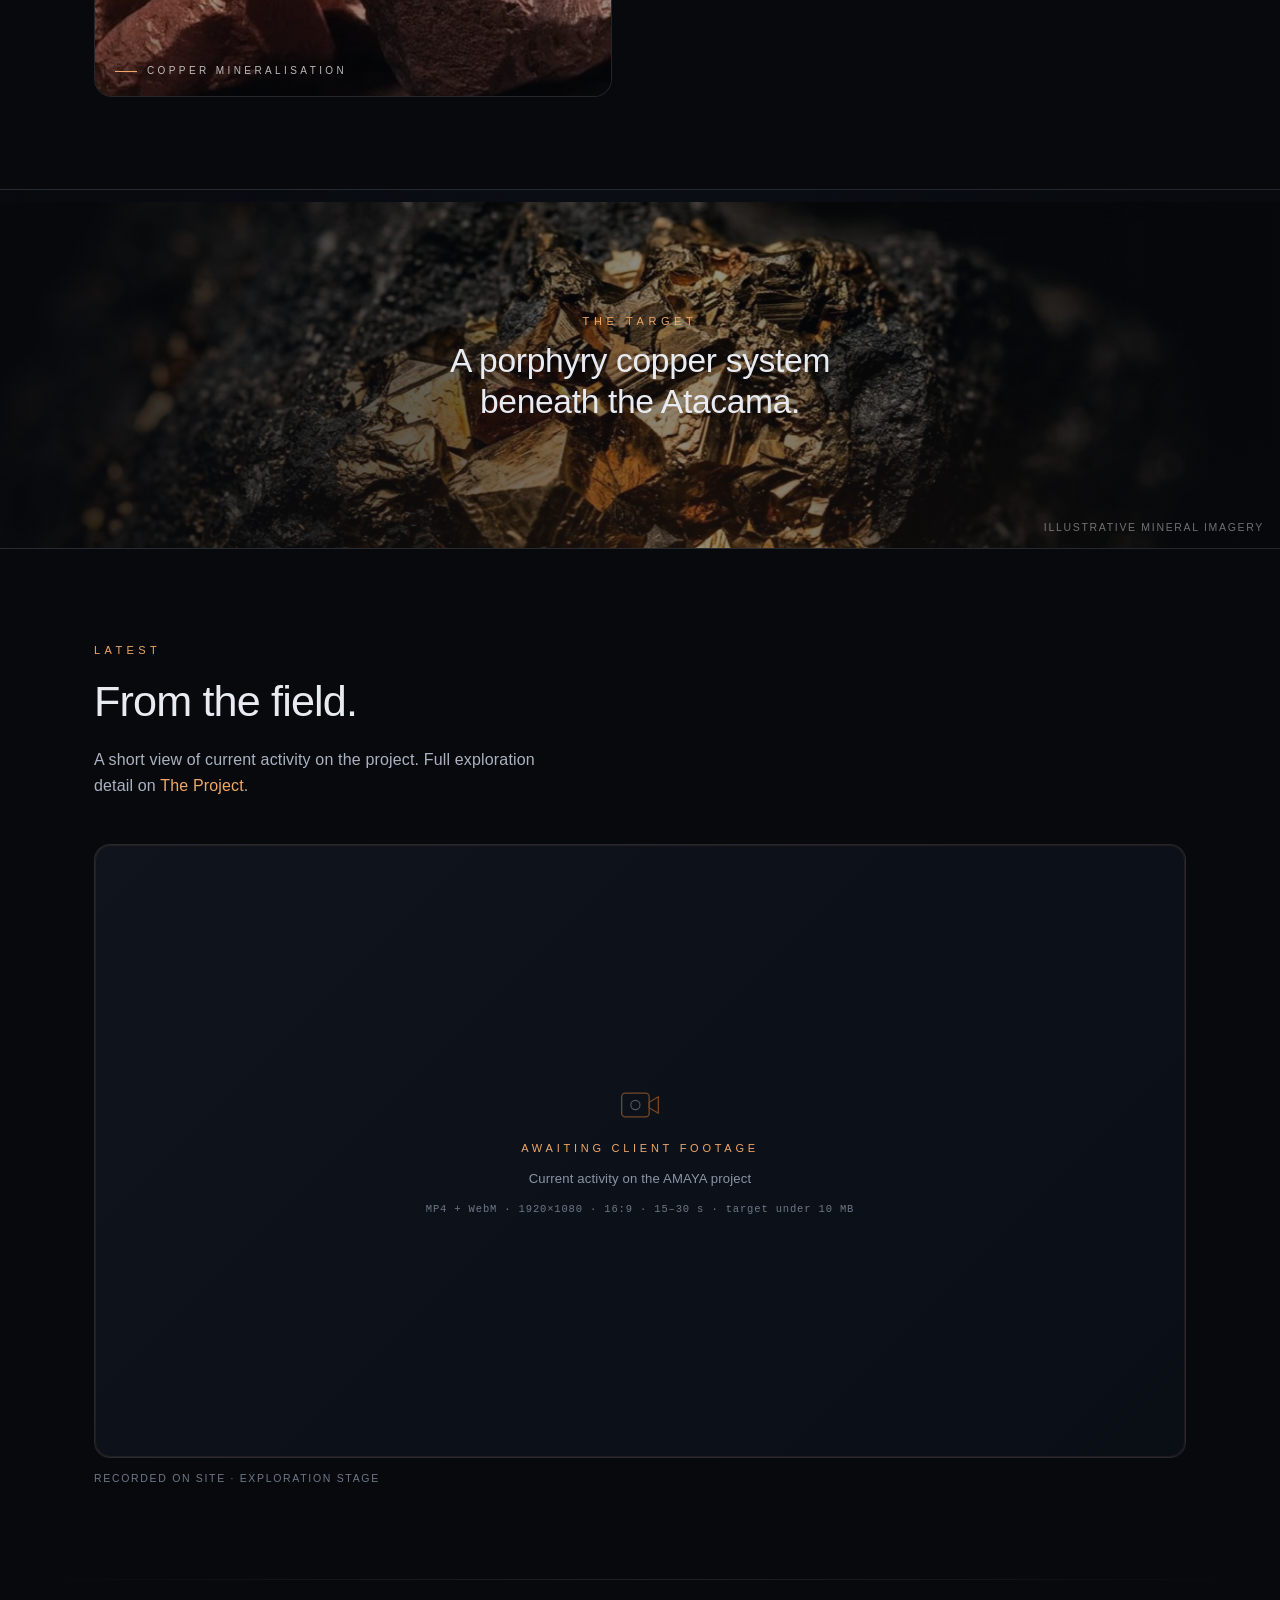
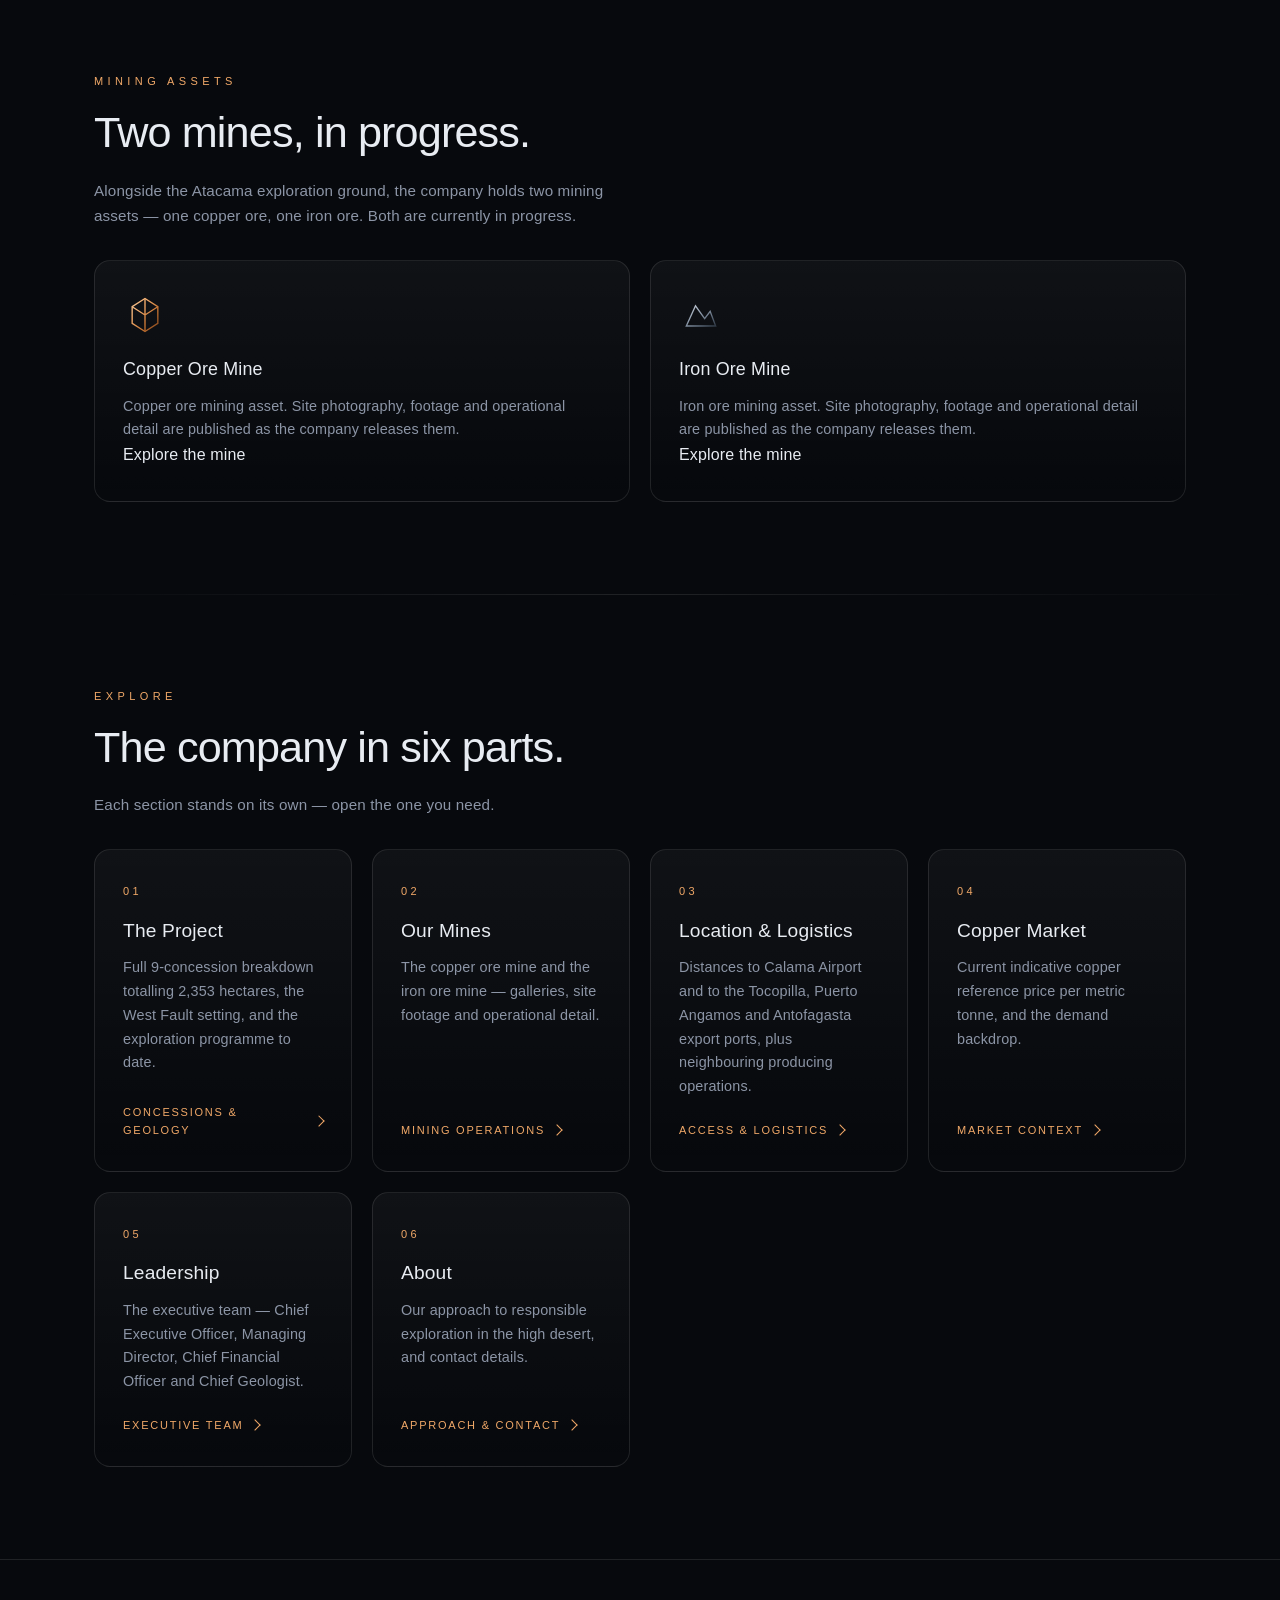
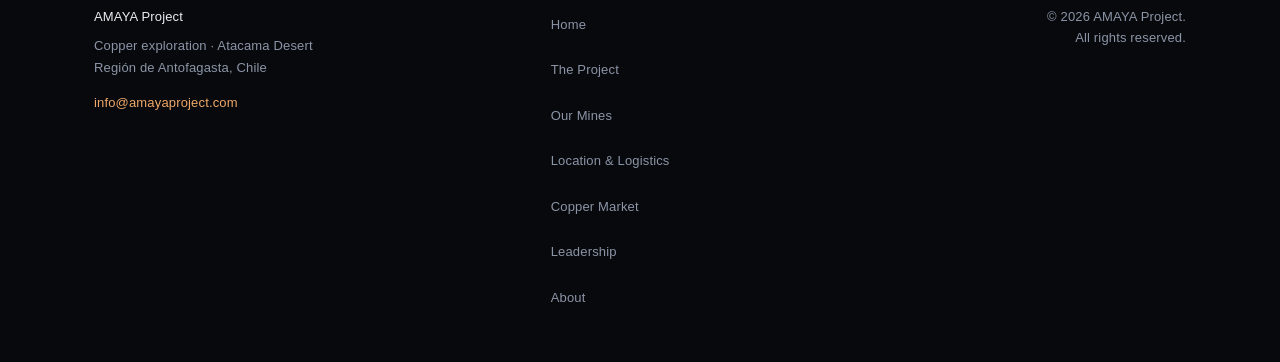
==== commit 6bffc8db: "Clean page URLs: drop .html from internal links, canonicals, OG, JSON-LD and sitemap Files stay as x" ====
--- a/index.html
+++ b/index.html
@@ -56,18 +56,18 @@
 </svg>
 <header>
   <div class="wrap nav">
-    <a class="brand" href="index.html" aria-label="AMAYA Project — home"><img src="logo.png" alt="AMAYA Project logo" width="110" height="32"><span>Amaya</span></a>
+    <a class="brand" href="./" aria-label="AMAYA Project — home"><img src="logo.png" alt="AMAYA Project logo" width="110" height="32"><span>Amaya</span></a>
     <button class="burger" id="burger" type="button" aria-expanded="false" aria-controls="menu" aria-label="Open navigation menu">
       <span></span><span></span><span></span>
     </button>
     <ul id="menu">
-      <li><a href="index.html" aria-current="page">Home</a></li>
-      <li><a href="project.html">The Project</a></li>
-      <li><a href="mines.html">Our Mines</a></li>
-      <li><a href="location.html">Location</a></li>
-      <li><a href="market.html">Copper Market</a></li>
-      <li><a href="leadership.html">Leadership</a></li>
-      <li><a href="about.html">About</a></li>
+      <li><a href="./" aria-current="page">Home</a></li>
+      <li><a href="project">The Project</a></li>
+      <li><a href="mines">Our Mines</a></li>
+      <li><a href="location">Location</a></li>
+      <li><a href="market">Copper Market</a></li>
+      <li><a href="leadership">Leadership</a></li>
+      <li><a href="about">About</a></li>
     </ul>
   </div>
   <div id="prog" aria-hidden="true"></div>
@@ -83,8 +83,8 @@
         <p class="hero-sub rise">Copper Exploration Project &middot; Atacama Desert, Chile</p>
         <p class="lead rise">AMAYA comprises <strong>9 copper concessions</strong> covering a total area of <strong>2,353 hectares</strong>, equivalent to approximately <strong>5,814 acres</strong>, at 3,800 metres above sea level, 80 km north of Calama.</p>
         <div class="btns rise">
-          <a class="cta solid" href="project.html">Explore the project</a>
-          <a class="cta" href="about.html#contact">Investor enquiries</a>
+          <a class="cta solid" href="project">Explore the project</a>
+          <a class="cta" href="about#contact">Investor enquiries</a>
         </div>
       </div>
       <figure class="scanner rise" aria-label="Illustrative subsurface model of the AMAYA porphyry copper target">
@@ -116,7 +116,7 @@
         <p class="tag">Overview</p>
         <h2>A copper exploration project in the world&rsquo;s premier copper belt.</h2>
         <p class="body">AMAYA is a copper exploration project located in the Atacama Desert, Chile. The project comprises 9 copper concessions covering a total area of 2,353 hectares &mdash; approximately 5,814 acres &mdash; at 3,800 metres above sea level, 80 km north of the city of Calama in the Antofagasta Region.</p>
-        <p class="body">A first drilling campaign has been completed; its findings are set out on <a href="project.html" style="color:var(--cu-lt);border-bottom:1px solid rgba(240,168,104,.35)">the project page</a>. AMAYA is an exploration-stage project: no mineral resources or mineral reserves have been declared.</p>
+        <p class="body">A first drilling campaign has been completed; its findings are set out on <a href="project" style="color:var(--cu-lt);border-bottom:1px solid rgba(240,168,104,.35)">the project page</a>. AMAYA is an exploration-stage project: no mineral resources or mineral reserves have been declared.</p>
         <figure class="media" style="aspect-ratio:16/10;margin-top:14px">
           <img src="copper-detail.jpg" alt="Detail of raw copper-bearing ore" width="560" height="350" loading="eager" decoding="async">
           <figcaption class="cap">Copper mineralisation</figcaption>
@@ -152,7 +152,7 @@
         <div>
           <p class="tag">Latest</p>
           <h2 id="h2-latest">From the field.</h2>
-          <p class="body">A short view of current activity on the project. Full exploration detail on <a href="project.html" style="color:var(--cu-lt)">The Project</a>.</p>
+          <p class="body">A short view of current activity on the project. Full exploration detail on <a href="project" style="color:var(--cu-lt)">The Project</a>.</p>
         </div>
       </div>
       <figure class="vfig rise">
@@ -181,7 +181,7 @@
       <h2 class="rise" id="h2-assets">Two mines, in progress.</h2>
       <p class="sub rise">Alongside the Atacama exploration ground, the company holds two mining assets &mdash; one copper ore, one iron ore. Both are currently in progress.</p>
       <div class="minecards">
-        <a class="minecard rise" href="mines.html#copper">
+        <a class="minecard rise" href="mines#copper">
           <span class="mc-ico" aria-hidden="true">
             <svg viewBox="0 0 48 48" fill="none" stroke="url(#cu)" stroke-width="1.5">
               <path d="M24 6l14 9v18l-14 9-14-9V15l14-9z"/><path d="M24 6v18m0 0l14-9M24 24L10 15m14 9v18"/>
@@ -191,7 +191,7 @@
           <p>Copper ore mining asset. Site photography, footage and operational detail are published as the company releases them.</p>
           <span class="go">Explore the mine</span>
         </a>
-        <a class="minecard rise" href="mines.html#iron">
+        <a class="minecard rise" href="mines#iron">
           <span class="mc-ico" aria-hidden="true">
             <svg viewBox="0 0 48 48" fill="none" stroke="url(#fe)" stroke-width="1.5">
               <path d="M8 36l10-22 10 14 6-8 6 16z"/><path d="M8 36h32"/>
@@ -213,32 +213,32 @@
       <h2 class="rise">The company in six parts.</h2>
       <p class="sub rise">Each section stands on its own &mdash; open the one you need.</p>
       <div class="navcards">
-        <a class="navcard rise" href="project.html">
+        <a class="navcard rise" href="project">
           <p class="n">01</p><h3>The Project</h3>
           <p>Full 9-concession breakdown totalling 2,353 hectares, the West Fault setting, and the exploration programme to date.</p>
           <span class="go">Concessions &amp; geology</span>
         </a>
-        <a class="navcard rise" href="mines.html">
+        <a class="navcard rise" href="mines">
           <p class="n">02</p><h3>Our Mines</h3>
           <p>The copper ore mine and the iron ore mine &mdash; galleries, site footage and operational detail.</p>
           <span class="go">Mining operations</span>
         </a>
-        <a class="navcard rise" href="location.html">
+        <a class="navcard rise" href="location">
           <p class="n">03</p><h3>Location &amp; Logistics</h3>
           <p>Distances to Calama Airport and to the Tocopilla, Puerto Angamos and Antofagasta export ports, plus neighbouring producing operations.</p>
           <span class="go">Access &amp; logistics</span>
         </a>
-        <a class="navcard rise" href="market.html">
+        <a class="navcard rise" href="market">
           <p class="n">04</p><h3>Copper Market</h3>
           <p>Current indicative copper reference price per metric tonne, and the demand backdrop.</p>
           <span class="go">Market context</span>
         </a>
-        <a class="navcard rise" href="leadership.html">
+        <a class="navcard rise" href="leadership">
           <p class="n">05</p><h3>Leadership</h3>
           <p>The executive team &mdash; Chief Executive Officer, Managing Director, Chief Financial Officer and Chief Geologist.</p>
           <span class="go">Executive team</span>
         </a>
-        <a class="navcard rise" href="about.html">
+        <a class="navcard rise" href="about">
           <p class="n">06</p><h3>About</h3>
           <p>Our approach to responsible exploration in the high desert, and contact details.</p>
           <span class="go">Approach &amp; contact</span>
@@ -256,13 +256,13 @@
       <div style="margin-top:14px"><a href="mailto:info@amayaproject.com" style="color:var(--cu-lt)">info@amayaproject.com</a></div>
     </div>
     <nav class="foot-links" aria-label="Footer">
-        <a href="index.html">Home</a>
-        <a href="project.html">The Project</a>
-        <a href="mines.html">Our Mines</a>
-        <a href="location.html">Location &amp; Logistics</a>
-        <a href="market.html">Copper Market</a>
-        <a href="leadership.html">Leadership</a>
-        <a href="about.html">About</a>
+        <a href="./">Home</a>
+        <a href="project">The Project</a>
+        <a href="mines">Our Mines</a>
+        <a href="location">Location &amp; Logistics</a>
+        <a href="market">Copper Market</a>
+        <a href="leadership">Leadership</a>
+        <a href="about">About</a>
     </nav>
     <div>&copy; <span id="yr">2026</span> AMAYA Project.<br>All rights reserved.</div>
   </div>
